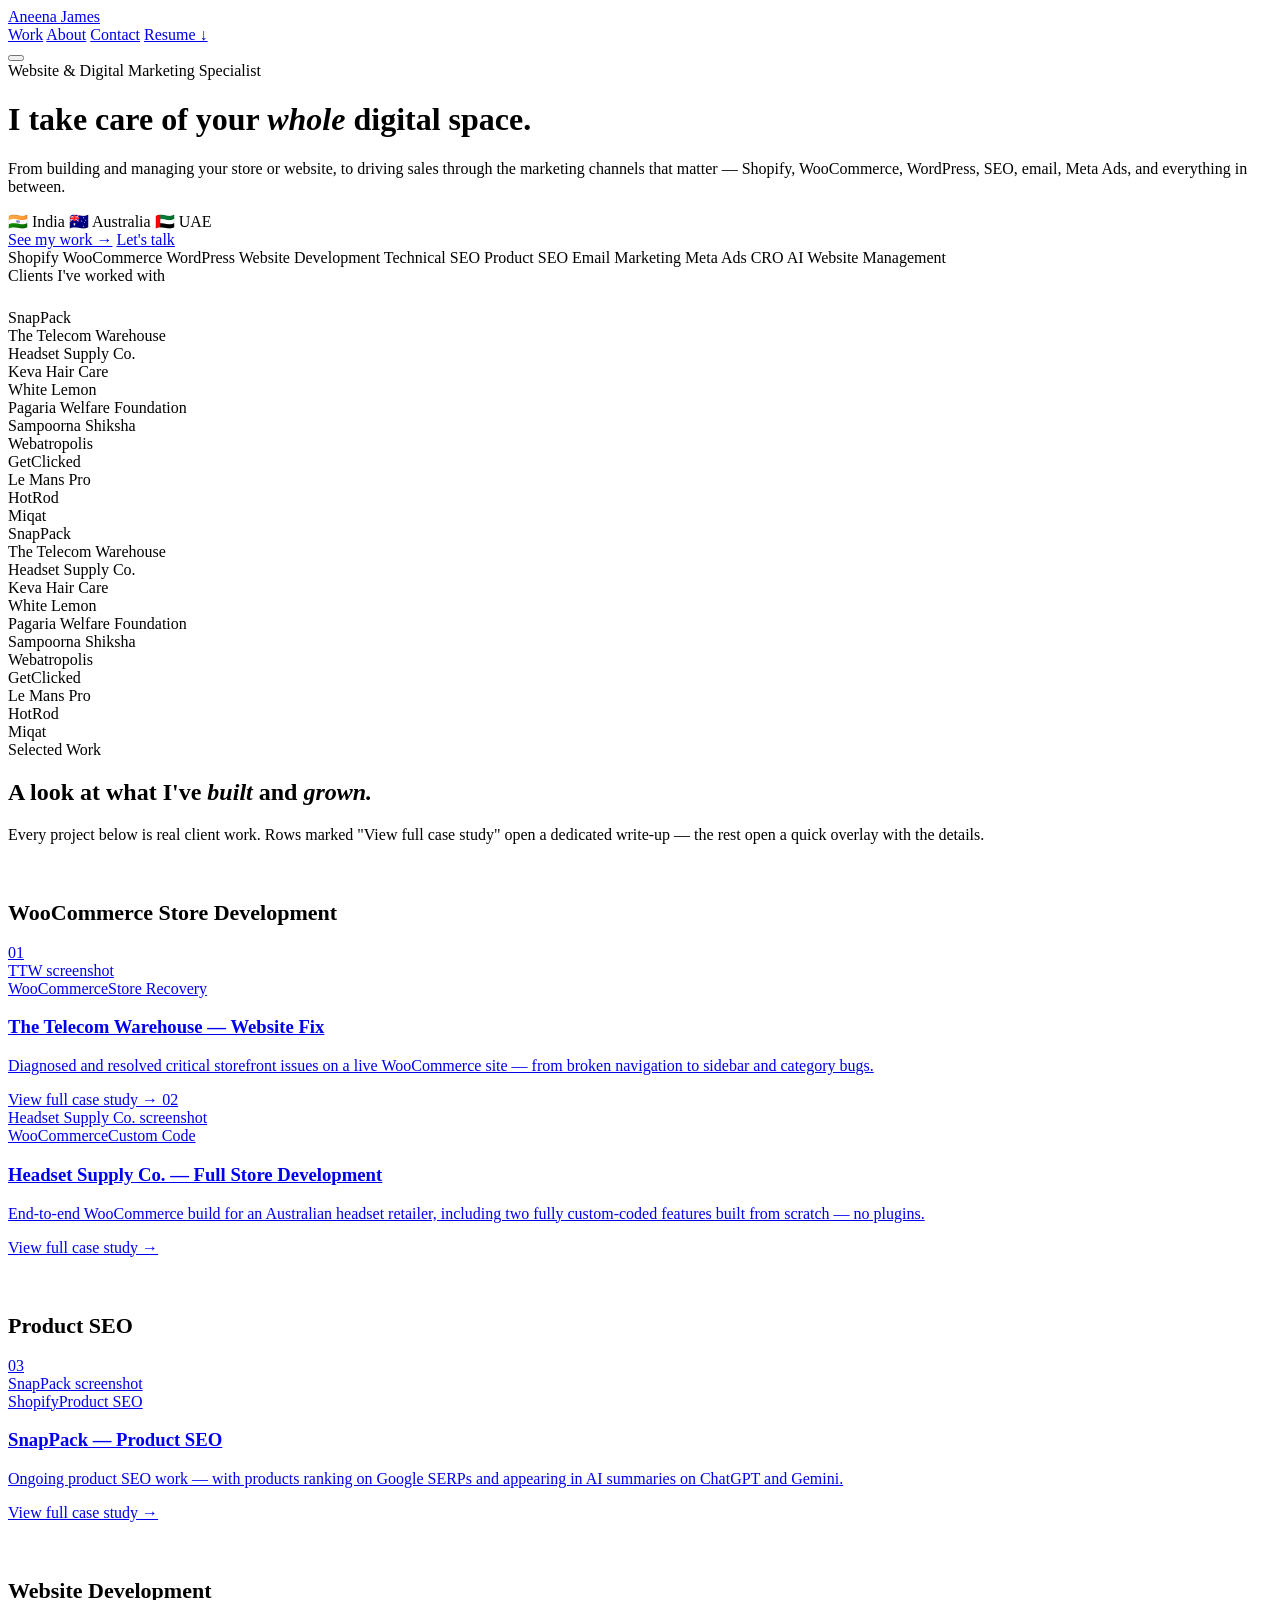
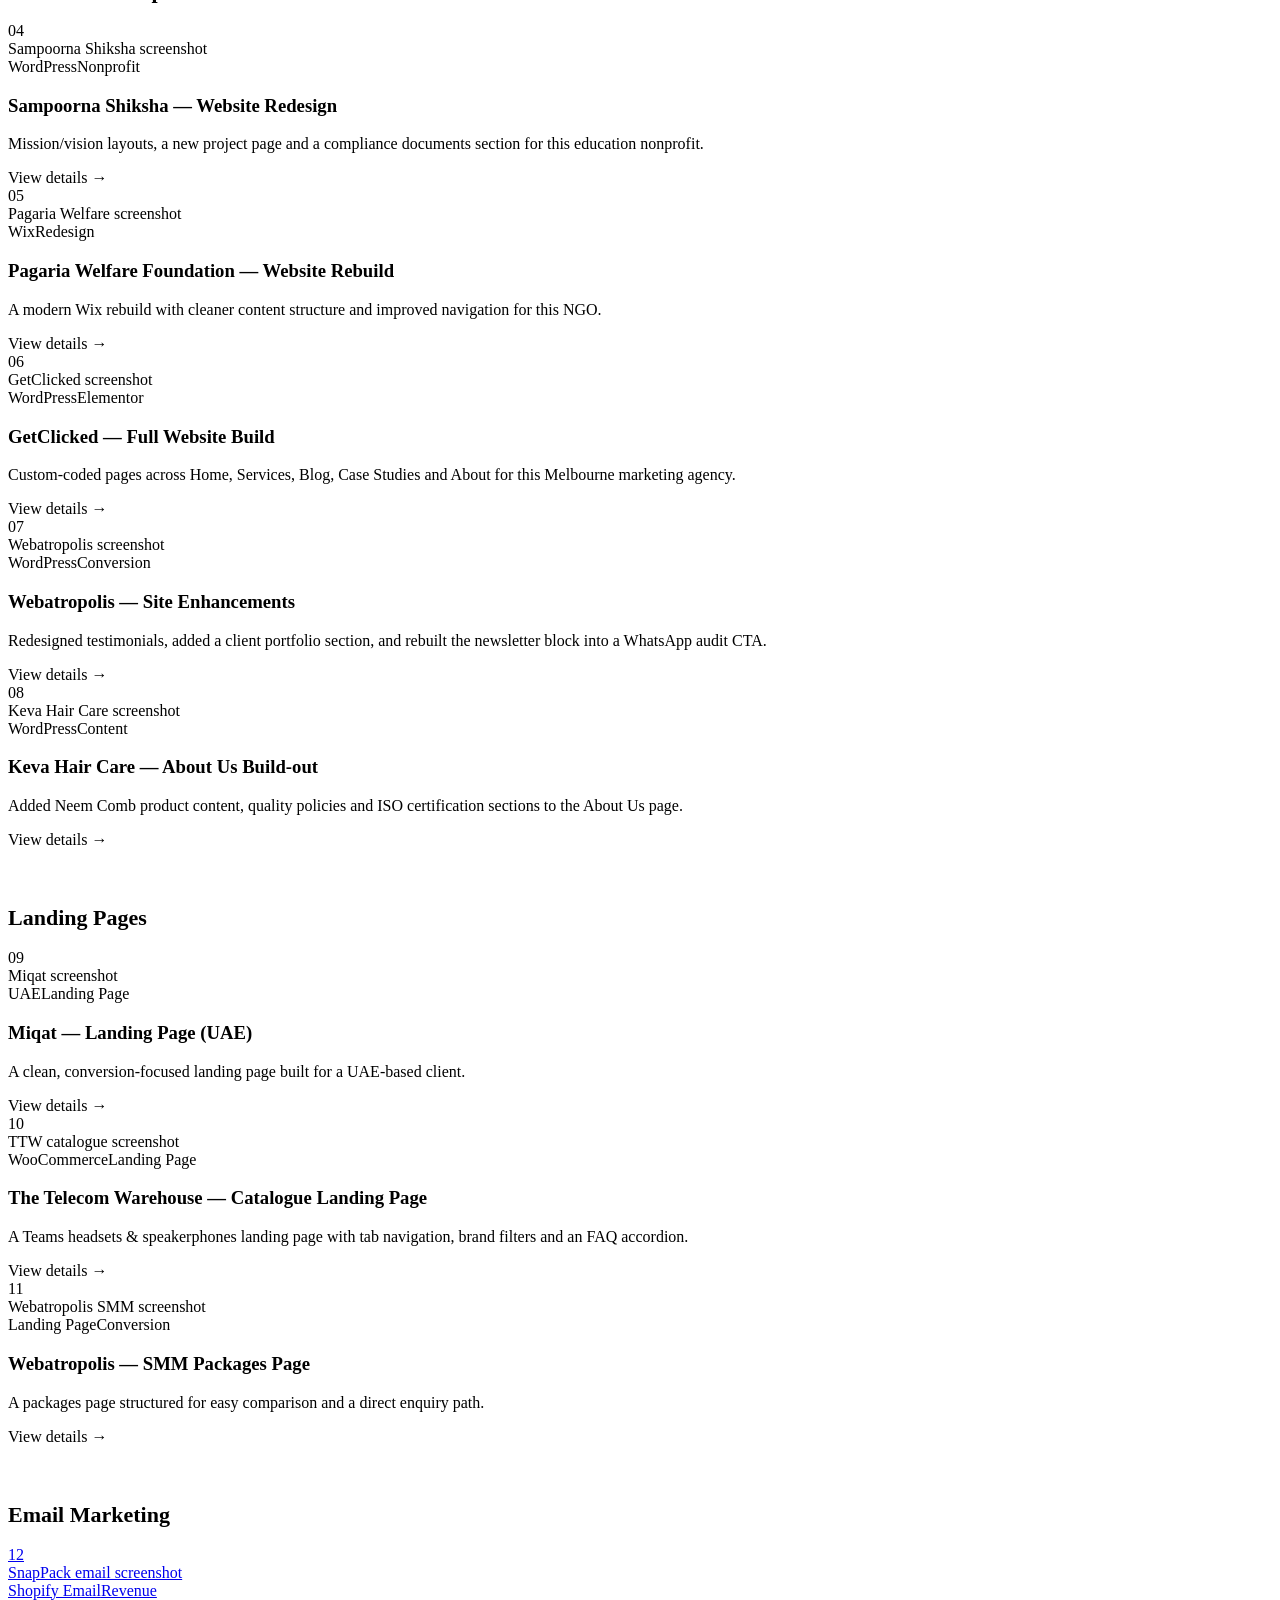
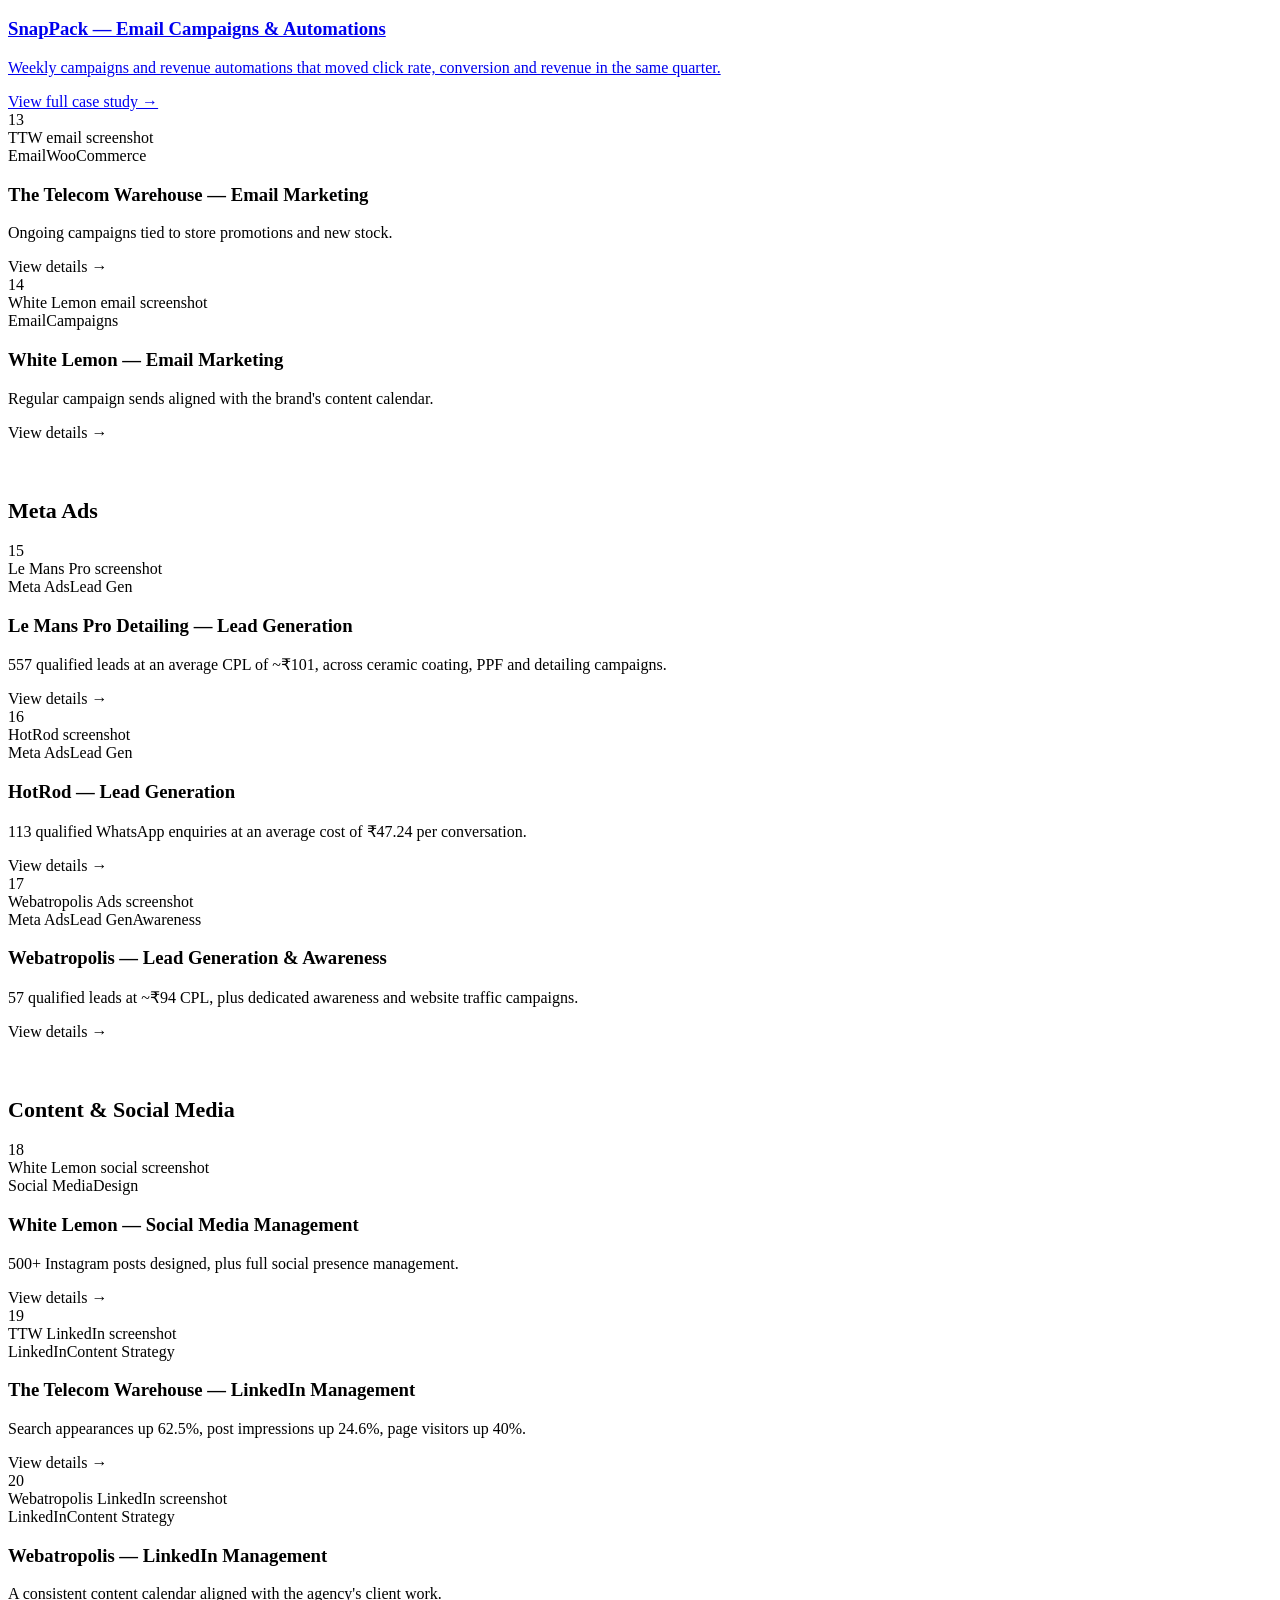
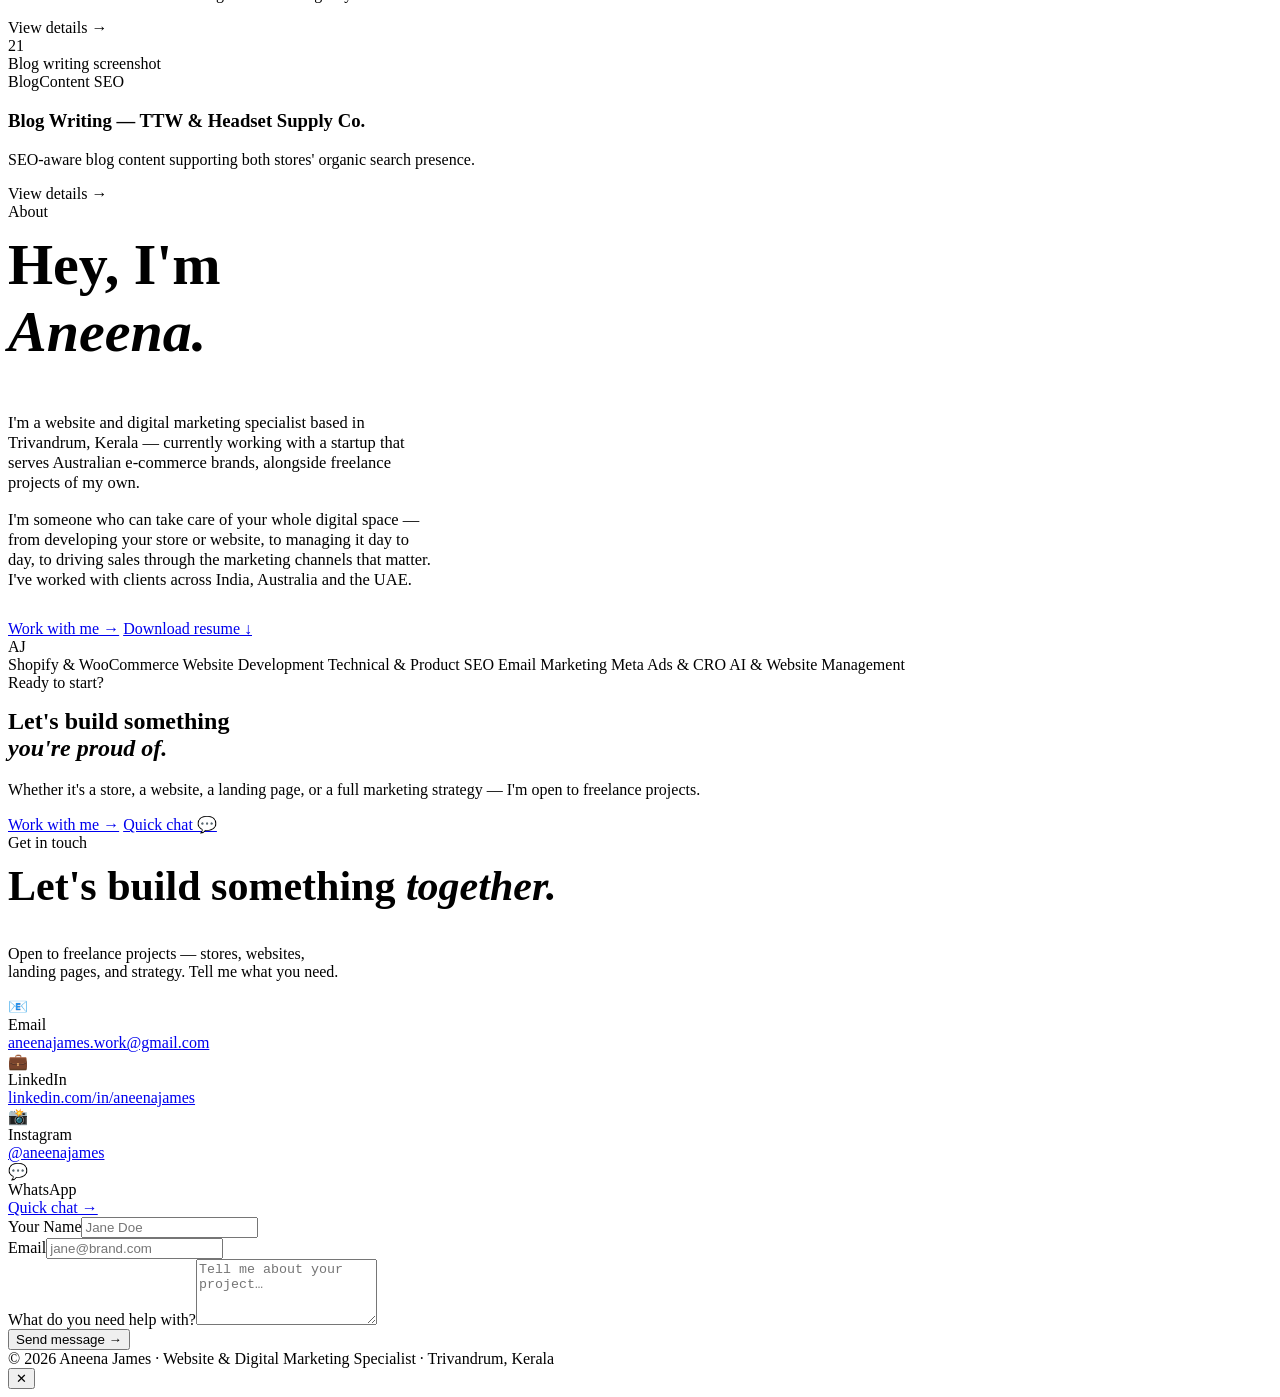
==== index.html @ 0cb1a5ff "New index.html" ====
<!DOCTYPE html>
<html lang="en">
<head>
<meta charset="UTF-8" />
<meta name="viewport" content="width=device-width, initial-scale=1.0" />
<title>Aneena James — Website & Digital Marketing Specialist</title>
<meta name="description" content="Aneena James helps brands scale — from building and managing your store or website to driving sales through the marketing channels that matter." />
<link rel="preconnect" href="https://fonts.googleapis.com">
<link rel="preconnect" href="https://fonts.gstatic.com" crossorigin>
<link href="https://fonts.googleapis.com/css2?family=Fraunces:ital,opsz,wght@0,9..144,400;0,9..144,500;0,9..144,600;1,9..144,500;1,9..144,600&family=Inter:wght@400;500;600;700&display=swap" rel="stylesheet">
<link rel="stylesheet" href="style.css">
<!--
  FOLDER STRUCTURE
  ├── index.html
  ├── style.css
  ├── main.js
  ├── projects/
  │   ├── ttw-store-fix.html
  │   ├── headsetsupplyco.html
  │   ├── snappack-seo.html
  │   └── snappack-email.html
  ├── assets/
  │   ├── resume.pdf
  │   ├── photo.jpg
  │   └── logos/  (client logos, project screenshots)

  Every .proj-media and .cs-media block is a placeholder tint —
  swap in a real screenshot by adding:
  <img src="assets/your-image.jpg" alt="...">
  inside that div.
-->
</head>
<body>

<!-- ===== NAV ===== -->
<nav class="nav">
  <div class="container nav-inner">
    <a href="#" class="nav-logo">Aneena <span>James</span></a>
    <div class="nav-links" id="navLinks">
      <a href="#work">Work</a>
      <a href="#about">About</a>
      <a href="#contact">Contact</a>
      <a href="assets/resume.pdf" download class="nav-cta">Resume ↓</a>
    </div>
    <button class="burger" id="burger" aria-label="Menu"><span></span><span></span><span></span></button>
  </div>
</nav>

<!-- ===== HERO ===== -->
<header class="hero">
  <div class="container">
    <div class="hero-top">
      <div>
        <div class="eyebrow red reveal">Website &amp; Digital Marketing Specialist</div>
        <h1 class="reveal">I take care of your <em>whole</em> digital space.</h1>
        <p class="hero-role reveal">From building and managing your store or website, to driving sales through the marketing channels that matter — Shopify, WooCommerce, WordPress, SEO, email, Meta Ads, and everything in between.</p>
        <div class="hero-locations reveal">
          <span class="pill red">🇮🇳 India</span>
          <span class="pill blue">🇦🇺 Australia</span>
          <span class="pill red">🇦🇪 UAE</span>
        </div>
        <div class="hero-cta reveal">
          <a href="#work" class="btn btn-dark">See my work →</a>
          <a href="#contact" class="btn btn-outline">Let's talk</a>
        </div>
      </div>
    </div>

    <div class="hero-skills reveal">
      <span class="skill-chip">Shopify</span>
      <span class="skill-chip">WooCommerce</span>
      <span class="skill-chip">WordPress</span>
      <span class="skill-chip">Website Development</span>
      <span class="skill-chip">Technical SEO</span>
      <span class="skill-chip">Product SEO</span>
      <span class="skill-chip">Email Marketing</span>
      <span class="skill-chip">Meta Ads</span>
      <span class="skill-chip">CRO</span>
      <span class="skill-chip">AI</span>
      <span class="skill-chip">Website Management</span>
    </div>
  </div>
</header>

<!-- ===== CLIENTS STRIP ===== -->
<section class="strip-section">
  <div class="container">
    <div class="eyebrow reveal">Clients I've worked with</div>
  </div>
  <div class="strip-track reveal" style="margin-top:24px">
    <div class="strip-inner">
      <div class="strip-card">SnapPack</div>
      <div class="strip-card">The Telecom Warehouse</div>
      <div class="strip-card">Headset Supply Co.</div>
      <div class="strip-card">Keva Hair Care</div>
      <div class="strip-card">White Lemon</div>
      <div class="strip-card">Pagaria Welfare Foundation</div>
      <div class="strip-card">Sampoorna Shiksha</div>
      <div class="strip-card">Webatropolis</div>
      <div class="strip-card">GetClicked</div>
      <div class="strip-card">Le Mans Pro</div>
      <div class="strip-card">HotRod</div>
      <div class="strip-card">Miqat</div>
      <!-- duplicate for loop -->
      <div class="strip-card">SnapPack</div>
      <div class="strip-card">The Telecom Warehouse</div>
      <div class="strip-card">Headset Supply Co.</div>
      <div class="strip-card">Keva Hair Care</div>
      <div class="strip-card">White Lemon</div>
      <div class="strip-card">Pagaria Welfare Foundation</div>
      <div class="strip-card">Sampoorna Shiksha</div>
      <div class="strip-card">Webatropolis</div>
      <div class="strip-card">GetClicked</div>
      <div class="strip-card">Le Mans Pro</div>
      <div class="strip-card">HotRod</div>
      <div class="strip-card">Miqat</div>
    </div>
  </div>
</section>

<!-- ===== WORK ===== -->
<section class="section" id="work">
  <div class="container">
    <div class="section-head reveal">
      <div class="eyebrow red">Selected Work</div>
      <h2>A look at what I've <em>built</em> and <em>grown.</em></h2>
      <p>Every project below is real client work. Rows marked "View full case study" open a dedicated write-up — the rest open a quick overlay with the details.</p>
    </div>

    <!-- ---- WooCommerce Store Development ---- -->
    <h3 class="reveal" style="font-size:22px;margin:56px 0 18px">WooCommerce Store Development</h3>
    <div class="proj-list">
      <a href="projects/ttw-store-fix.html" class="proj-row blue reveal">
        <span class="proj-index">01</span>
        <div class="proj-media">TTW screenshot</div>
        <div class="proj-body">
          <div class="proj-tags"><span class="tag">WooCommerce</span><span class="tag">Store Recovery</span></div>
          <h3>The Telecom Warehouse — Website Fix</h3>
          <p class="proj-desc">Diagnosed and resolved critical storefront issues on a live WooCommerce site — from broken navigation to sidebar and category bugs.</p>
        </div>
        <span class="proj-cta">View full case study →</span>
      </a>
      <a href="projects/headsetsupplyco.html" class="proj-row blue reveal">
        <span class="proj-index">02</span>
        <div class="proj-media">Headset Supply Co. screenshot</div>
        <div class="proj-body">
          <div class="proj-tags"><span class="tag">WooCommerce</span><span class="tag">Custom Code</span></div>
          <h3>Headset Supply Co. — Full Store Development</h3>
          <p class="proj-desc">End-to-end WooCommerce build for an Australian headset retailer, including two fully custom-coded features built from scratch — no plugins.</p>
        </div>
        <span class="proj-cta">View full case study →</span>
      </a>
    </div>

    <!-- ---- Product SEO ---- -->
    <h3 class="reveal" style="font-size:22px;margin:56px 0 18px">Product SEO</h3>
    <div class="proj-list">
      <a href="projects/snappack-seo.html" class="proj-row red reveal">
        <span class="proj-index">03</span>
        <div class="proj-media">SnapPack screenshot</div>
        <div class="proj-body">
          <div class="proj-tags"><span class="tag">Shopify</span><span class="tag">Product SEO</span></div>
          <h3>SnapPack — Product SEO</h3>
          <p class="proj-desc">Ongoing product SEO work — with products ranking on Google SERPs and appearing in AI summaries on ChatGPT and Gemini.</p>
        </div>
        <span class="proj-cta">View full case study →</span>
      </a>
    </div>

    <!-- ---- Website Development ---- -->
    <h3 class="reveal" style="font-size:22px;margin:56px 0 18px">Website Development</h3>
    <div class="proj-list">
      <div class="proj-row blue reveal" data-project="sampoorna-shiksha">
        <span class="proj-index">04</span>
        <div class="proj-media">Sampoorna Shiksha screenshot</div>
        <div class="proj-body">
          <div class="proj-tags"><span class="tag">WordPress</span><span class="tag">Nonprofit</span></div>
          <h3>Sampoorna Shiksha — Website Redesign</h3>
          <p class="proj-desc">Mission/vision layouts, a new project page and a compliance documents section for this education nonprofit.</p>
        </div>
        <span class="proj-cta">View details →</span>
      </div>
      <div class="proj-row blue reveal" data-project="pagaria-welfare">
        <span class="proj-index">05</span>
        <div class="proj-media">Pagaria Welfare screenshot</div>
        <div class="proj-body">
          <div class="proj-tags"><span class="tag">Wix</span><span class="tag">Redesign</span></div>
          <h3>Pagaria Welfare Foundation — Website Rebuild</h3>
          <p class="proj-desc">A modern Wix rebuild with cleaner content structure and improved navigation for this NGO.</p>
        </div>
        <span class="proj-cta">View details →</span>
      </div>
      <div class="proj-row blue reveal" data-project="getclicked">
        <span class="proj-index">06</span>
        <div class="proj-media">GetClicked screenshot</div>
        <div class="proj-body">
          <div class="proj-tags"><span class="tag">WordPress</span><span class="tag">Elementor</span></div>
          <h3>GetClicked — Full Website Build</h3>
          <p class="proj-desc">Custom-coded pages across Home, Services, Blog, Case Studies and About for this Melbourne marketing agency.</p>
        </div>
        <span class="proj-cta">View details →</span>
      </div>
      <div class="proj-row blue reveal" data-project="webatropolis-website">
        <span class="proj-index">07</span>
        <div class="proj-media">Webatropolis screenshot</div>
        <div class="proj-body">
          <div class="proj-tags"><span class="tag">WordPress</span><span class="tag">Conversion</span></div>
          <h3>Webatropolis — Site Enhancements</h3>
          <p class="proj-desc">Redesigned testimonials, added a client portfolio section, and rebuilt the newsletter block into a WhatsApp audit CTA.</p>
        </div>
        <span class="proj-cta">View details →</span>
      </div>
      <div class="proj-row blue reveal" data-project="keva-haircare">
        <span class="proj-index">08</span>
        <div class="proj-media">Keva Hair Care screenshot</div>
        <div class="proj-body">
          <div class="proj-tags"><span class="tag">WordPress</span><span class="tag">Content</span></div>
          <h3>Keva Hair Care — About Us Build-out</h3>
          <p class="proj-desc">Added Neem Comb product content, quality policies and ISO certification sections to the About Us page.</p>
        </div>
        <span class="proj-cta">View details →</span>
      </div>
    </div>

    <!-- ---- Landing Pages ---- -->
    <h3 class="reveal" style="font-size:22px;margin:56px 0 18px">Landing Pages</h3>
    <div class="proj-list">
      <div class="proj-row red reveal" data-project="miqat-uae">
        <span class="proj-index">09</span>
        <div class="proj-media">Miqat screenshot</div>
        <div class="proj-body">
          <div class="proj-tags"><span class="tag">UAE</span><span class="tag">Landing Page</span></div>
          <h3>Miqat — Landing Page (UAE)</h3>
          <p class="proj-desc">A clean, conversion-focused landing page built for a UAE-based client.</p>
        </div>
        <span class="proj-cta">View details →</span>
      </div>
      <div class="proj-row red reveal" data-project="ttw-catalogue">
        <span class="proj-index">10</span>
        <div class="proj-media">TTW catalogue screenshot</div>
        <div class="proj-body">
          <div class="proj-tags"><span class="tag">WooCommerce</span><span class="tag">Landing Page</span></div>
          <h3>The Telecom Warehouse — Catalogue Landing Page</h3>
          <p class="proj-desc">A Teams headsets &amp; speakerphones landing page with tab navigation, brand filters and an FAQ accordion.</p>
        </div>
        <span class="proj-cta">View details →</span>
      </div>
      <div class="proj-row red reveal" data-project="webatropolis-smm-packages">
        <span class="proj-index">11</span>
        <div class="proj-media">Webatropolis SMM screenshot</div>
        <div class="proj-body">
          <div class="proj-tags"><span class="tag">Landing Page</span><span class="tag">Conversion</span></div>
          <h3>Webatropolis — SMM Packages Page</h3>
          <p class="proj-desc">A packages page structured for easy comparison and a direct enquiry path.</p>
        </div>
        <span class="proj-cta">View details →</span>
      </div>
    </div>

    <!-- ---- Email Marketing ---- -->
    <h3 class="reveal" style="font-size:22px;margin:56px 0 18px">Email Marketing</h3>
    <div class="proj-list">
      <a href="projects/snappack-email.html" class="proj-row blue reveal">
        <span class="proj-index">12</span>
        <div class="proj-media">SnapPack email screenshot</div>
        <div class="proj-body">
          <div class="proj-tags"><span class="tag">Shopify Email</span><span class="tag">Revenue</span></div>
          <h3>SnapPack — Email Campaigns &amp; Automations</h3>
          <p class="proj-desc">Weekly campaigns and revenue automations that moved click rate, conversion and revenue in the same quarter.</p>
        </div>
        <span class="proj-cta">View full case study →</span>
      </a>
      <div class="proj-row blue reveal" data-project="ttw-email">
        <span class="proj-index">13</span>
        <div class="proj-media">TTW email screenshot</div>
        <div class="proj-body">
          <div class="proj-tags"><span class="tag">Email</span><span class="tag">WooCommerce</span></div>
          <h3>The Telecom Warehouse — Email Marketing</h3>
          <p class="proj-desc">Ongoing campaigns tied to store promotions and new stock.</p>
        </div>
        <span class="proj-cta">View details →</span>
      </div>
      <div class="proj-row blue reveal" data-project="whitelemon-email">
        <span class="proj-index">14</span>
        <div class="proj-media">White Lemon email screenshot</div>
        <div class="proj-body">
          <div class="proj-tags"><span class="tag">Email</span><span class="tag">Campaigns</span></div>
          <h3>White Lemon — Email Marketing</h3>
          <p class="proj-desc">Regular campaign sends aligned with the brand's content calendar.</p>
        </div>
        <span class="proj-cta">View details →</span>
      </div>
    </div>

    <!-- ---- Meta Ads ---- -->
    <h3 class="reveal" style="font-size:22px;margin:56px 0 18px">Meta Ads</h3>
    <div class="proj-list">
      <div class="proj-row red reveal" data-project="lemans-pro">
        <span class="proj-index">15</span>
        <div class="proj-media">Le Mans Pro screenshot</div>
        <div class="proj-body">
          <div class="proj-tags"><span class="tag">Meta Ads</span><span class="tag">Lead Gen</span></div>
          <h3>Le Mans Pro Detailing — Lead Generation</h3>
          <p class="proj-desc">557 qualified leads at an average CPL of ~₹101, across ceramic coating, PPF and detailing campaigns.</p>
        </div>
        <span class="proj-cta">View details →</span>
      </div>
      <div class="proj-row red reveal" data-project="hotrod">
        <span class="proj-index">16</span>
        <div class="proj-media">HotRod screenshot</div>
        <div class="proj-body">
          <div class="proj-tags"><span class="tag">Meta Ads</span><span class="tag">Lead Gen</span></div>
          <h3>HotRod — Lead Generation</h3>
          <p class="proj-desc">113 qualified WhatsApp enquiries at an average cost of ₹47.24 per conversation.</p>
        </div>
        <span class="proj-cta">View details →</span>
      </div>
      <div class="proj-row red reveal" data-project="webatropolis-leadgen">
        <span class="proj-index">17</span>
        <div class="proj-media">Webatropolis Ads screenshot</div>
        <div class="proj-body">
          <div class="proj-tags"><span class="tag">Meta Ads</span><span class="tag">Lead Gen</span><span class="tag">Awareness</span></div>
          <h3>Webatropolis — Lead Generation &amp; Awareness</h3>
          <p class="proj-desc">57 qualified leads at ~₹94 CPL, plus dedicated awareness and website traffic campaigns.</p>
        </div>
        <span class="proj-cta">View details →</span>
      </div>
    </div>

    <!-- ---- Content & Social Media ---- -->
    <h3 class="reveal" style="font-size:22px;margin:56px 0 18px">Content &amp; Social Media</h3>
    <div class="proj-list">
      <div class="proj-row blue reveal" data-project="whitelemon-social">
        <span class="proj-index">18</span>
        <div class="proj-media">White Lemon social screenshot</div>
        <div class="proj-body">
          <div class="proj-tags"><span class="tag">Social Media</span><span class="tag">Design</span></div>
          <h3>White Lemon — Social Media Management</h3>
          <p class="proj-desc">500+ Instagram posts designed, plus full social presence management.</p>
        </div>
        <span class="proj-cta">View details →</span>
      </div>
      <div class="proj-row blue reveal" data-project="ttw-linkedin">
        <span class="proj-index">19</span>
        <div class="proj-media">TTW LinkedIn screenshot</div>
        <div class="proj-body">
          <div class="proj-tags"><span class="tag">LinkedIn</span><span class="tag">Content Strategy</span></div>
          <h3>The Telecom Warehouse — LinkedIn Management</h3>
          <p class="proj-desc">Search appearances up 62.5%, post impressions up 24.6%, page visitors up 40%.</p>
        </div>
        <span class="proj-cta">View details →</span>
      </div>
      <div class="proj-row blue reveal" data-project="webatropolis-linkedin">
        <span class="proj-index">20</span>
        <div class="proj-media">Webatropolis LinkedIn screenshot</div>
        <div class="proj-body">
          <div class="proj-tags"><span class="tag">LinkedIn</span><span class="tag">Content Strategy</span></div>
          <h3>Webatropolis — LinkedIn Management</h3>
          <p class="proj-desc">A consistent content calendar aligned with the agency's client work.</p>
        </div>
        <span class="proj-cta">View details →</span>
      </div>
      <div class="proj-row blue reveal" data-project="blog-writing">
        <span class="proj-index">21</span>
        <div class="proj-media">Blog writing screenshot</div>
        <div class="proj-body">
          <div class="proj-tags"><span class="tag">Blog</span><span class="tag">Content SEO</span></div>
          <h3>Blog Writing — TTW &amp; Headset Supply Co.</h3>
          <p class="proj-desc">SEO-aware blog content supporting both stores' organic search presence.</p>
        </div>
        <span class="proj-cta">View details →</span>
      </div>
    </div>
  </div>
</section>

<!-- ===== ABOUT ===== -->
<section class="section" id="about" style="background:var(--paper);border-top:1px solid var(--line);border-bottom:1px solid var(--line)">
  <div class="container about-grid">
    <div class="reveal">
      <div class="eyebrow red">About</div>
      <h2 style="margin-top:10px;font-size:clamp(34px,5vw,58px)">Hey, I'm<br><em>Aneena.</em></h2>
      <p style="color:var(--ink-soft);margin-top:20px;font-size:16.5px;max-width:52ch">
        I'm a website and digital marketing specialist based in Trivandrum, Kerala — currently working with a startup that serves Australian e-commerce brands, alongside freelance projects of my own.
      </p>
      <p style="color:var(--ink-soft);margin-top:14px;font-size:16.5px;max-width:52ch">
        I'm someone who can take care of your whole digital space — from developing your store or website, to managing it day to day, to driving sales through the marketing channels that matter. I've worked with clients across India, Australia and the UAE.
      </p>
      <div class="hero-cta" style="margin-top:30px">
        <a href="#contact" class="btn btn-dark">Work with me →</a>
        <a href="assets/resume.pdf" download class="btn btn-outline">Download resume ↓</a>
      </div>
    </div>

    <div class="photo-wrap reveal">
      <!-- Replace with: <img src="assets/photo.jpg" alt="Aneena James"> -->
      <div class="photo-circle">AJ</div>
      <span class="float-tag ft1">Shopify &amp; WooCommerce</span>
      <span class="float-tag ft2">Website Development</span>
      <span class="float-tag ft3">Technical &amp; Product SEO</span>
      <span class="float-tag ft4">Email Marketing</span>
      <span class="float-tag ft5">Meta Ads &amp; CRO</span>
      <span class="float-tag ft6">AI &amp; Website Management</span>
    </div>
  </div>
</section>

<!-- ===== CTA ===== -->
<section class="section">
  <div class="container">
    <div class="cta-card reveal">
      <div class="eyebrow red">Ready to start?</div>
      <h2 style="margin-top:16px">Let's build something<br><em>you're proud of.</em></h2>
      <p>Whether it's a store, a website, a landing page, or a full marketing strategy — I'm open to freelance projects.</p>
      <div class="hero-cta">
        <a href="#contact" class="btn btn-dark">Work with me →</a>
        <a href="https://wa.me/YOURNUMBER?text=Hi%20Aneena!%20I%20came%20across%20your%20portfolio%20and%20would%20love%20to%20chat." target="_blank" rel="noopener" class="btn btn-outline">Quick chat 💬</a>
      </div>
    </div>
  </div>
</section>

<!-- ===== CONTACT ===== -->
<section class="section" id="contact">
  <div class="container contact-grid">
    <div class="reveal">
      <div class="eyebrow blue">Get in touch</div>
      <h2 style="margin-top:10px;font-size:clamp(28px,4vw,42px)">Let's build something <em>together.</em></h2>
      <p style="color:var(--ink-soft);margin-top:16px;font-size:16px;max-width:42ch">Open to freelance projects — stores, websites, landing pages, and strategy. Tell me what you need.</p>

      <div class="contact-row">
        <div class="icon-box">📧</div>
        <div><div class="lbl">Email</div><a class="val" href="mailto:aneenajames.work@gmail.com">aneenajames.work@gmail.com</a></div>
      </div>
      <div class="contact-row">
        <div class="icon-box">💼</div>
        <div><div class="lbl">LinkedIn</div><a class="val" href="https://linkedin.com/in/aneenajames" target="_blank" rel="noopener">linkedin.com/in/aneenajames</a></div>
      </div>
      <div class="contact-row">
        <div class="icon-box">📸</div>
        <div><div class="lbl">Instagram</div><a class="val" href="https://instagram.com/aneenajames" target="_blank" rel="noopener">@aneenajames</a></div>
      </div>
      <div class="contact-row">
        <div class="icon-box">💬</div>
        <div><div class="lbl">WhatsApp</div><a class="val" href="https://wa.me/YOURNUMBER" target="_blank" rel="noopener">Quick chat →</a></div>
      </div>
    </div>

    <form class="form-box reveal" action="#" method="POST">
      <div><label for="fName">Your Name</label><input id="fName" name="name" type="text" required placeholder="Jane Doe" /></div>
      <div><label for="fEmail">Email</label><input id="fEmail" name="email" type="email" required placeholder="jane@brand.com" /></div>
      <div><label for="fMsg">What do you need help with?</label><textarea id="fMsg" name="message" rows="4" required placeholder="Tell me about your project…"></textarea></div>
      <button type="submit" class="btn btn-dark">Send message →</button>
    </form>
  </div>
</section>

<footer class="footer">
  <div class="container">© 2026 Aneena James · Website &amp; Digital Marketing Specialist · Trivandrum, Kerala</div>
</footer>

<!-- ===== MODAL ===== -->
<div class="modal-overlay" id="modalOverlay">
  <div class="modal">
    <div class="modal-media"></div>
    <button class="modal-close" id="modalClose" aria-label="Close">✕</button>
    <div class="modal-body" id="modalBody"></div>
  </div>
</div>

<script src="main.js"></script>
</body>
</html>
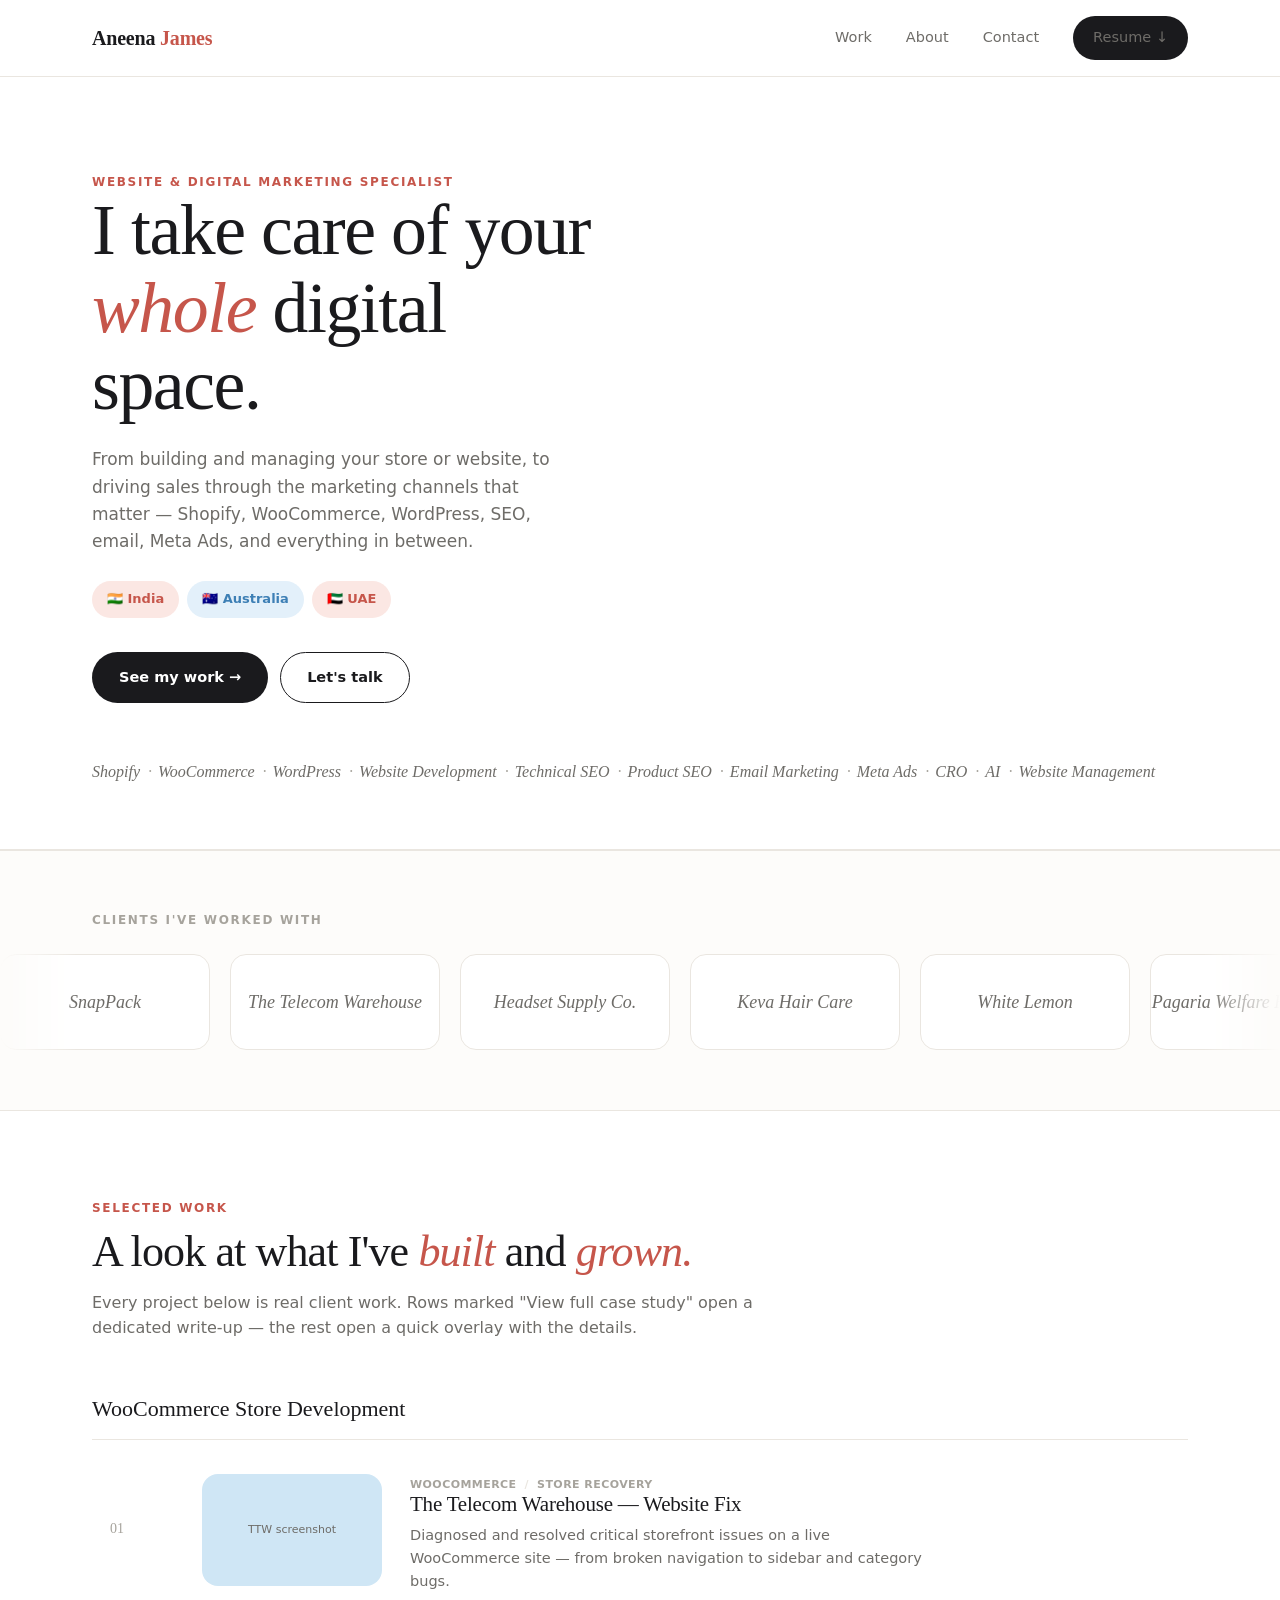
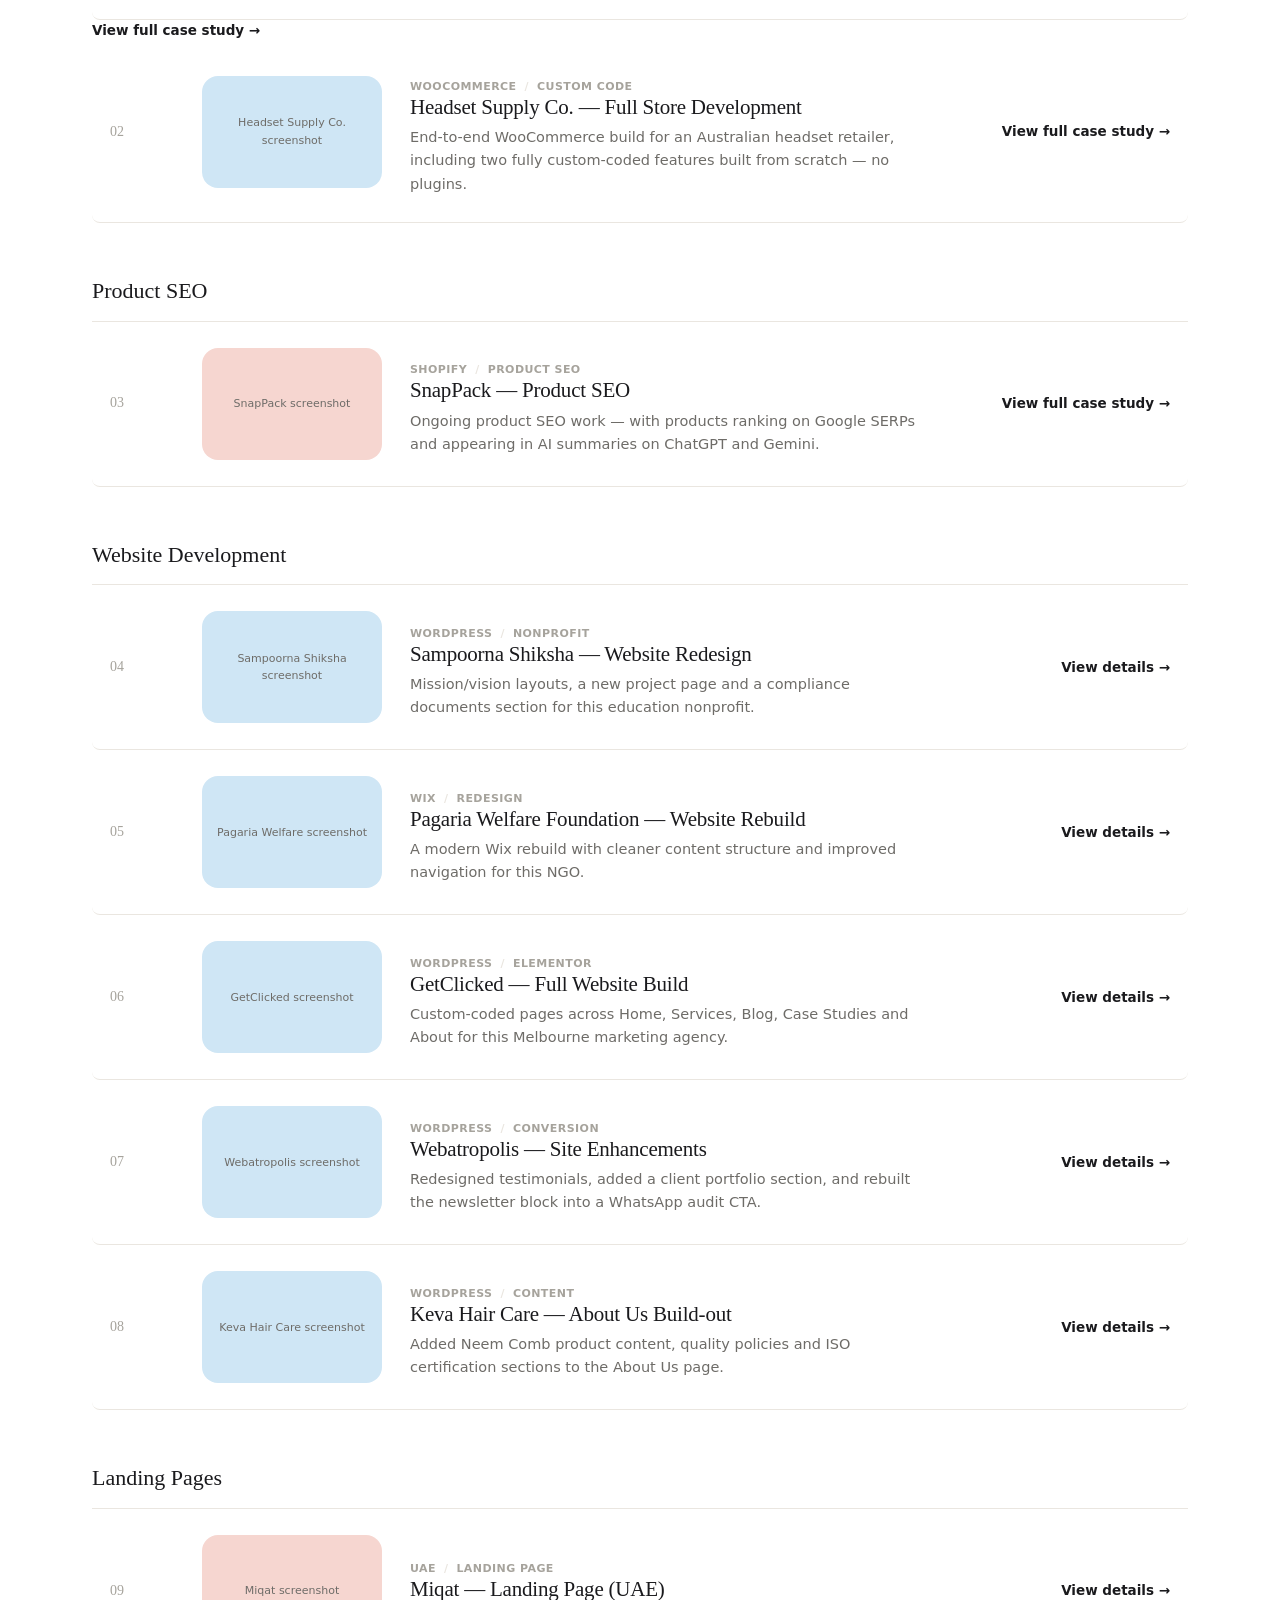
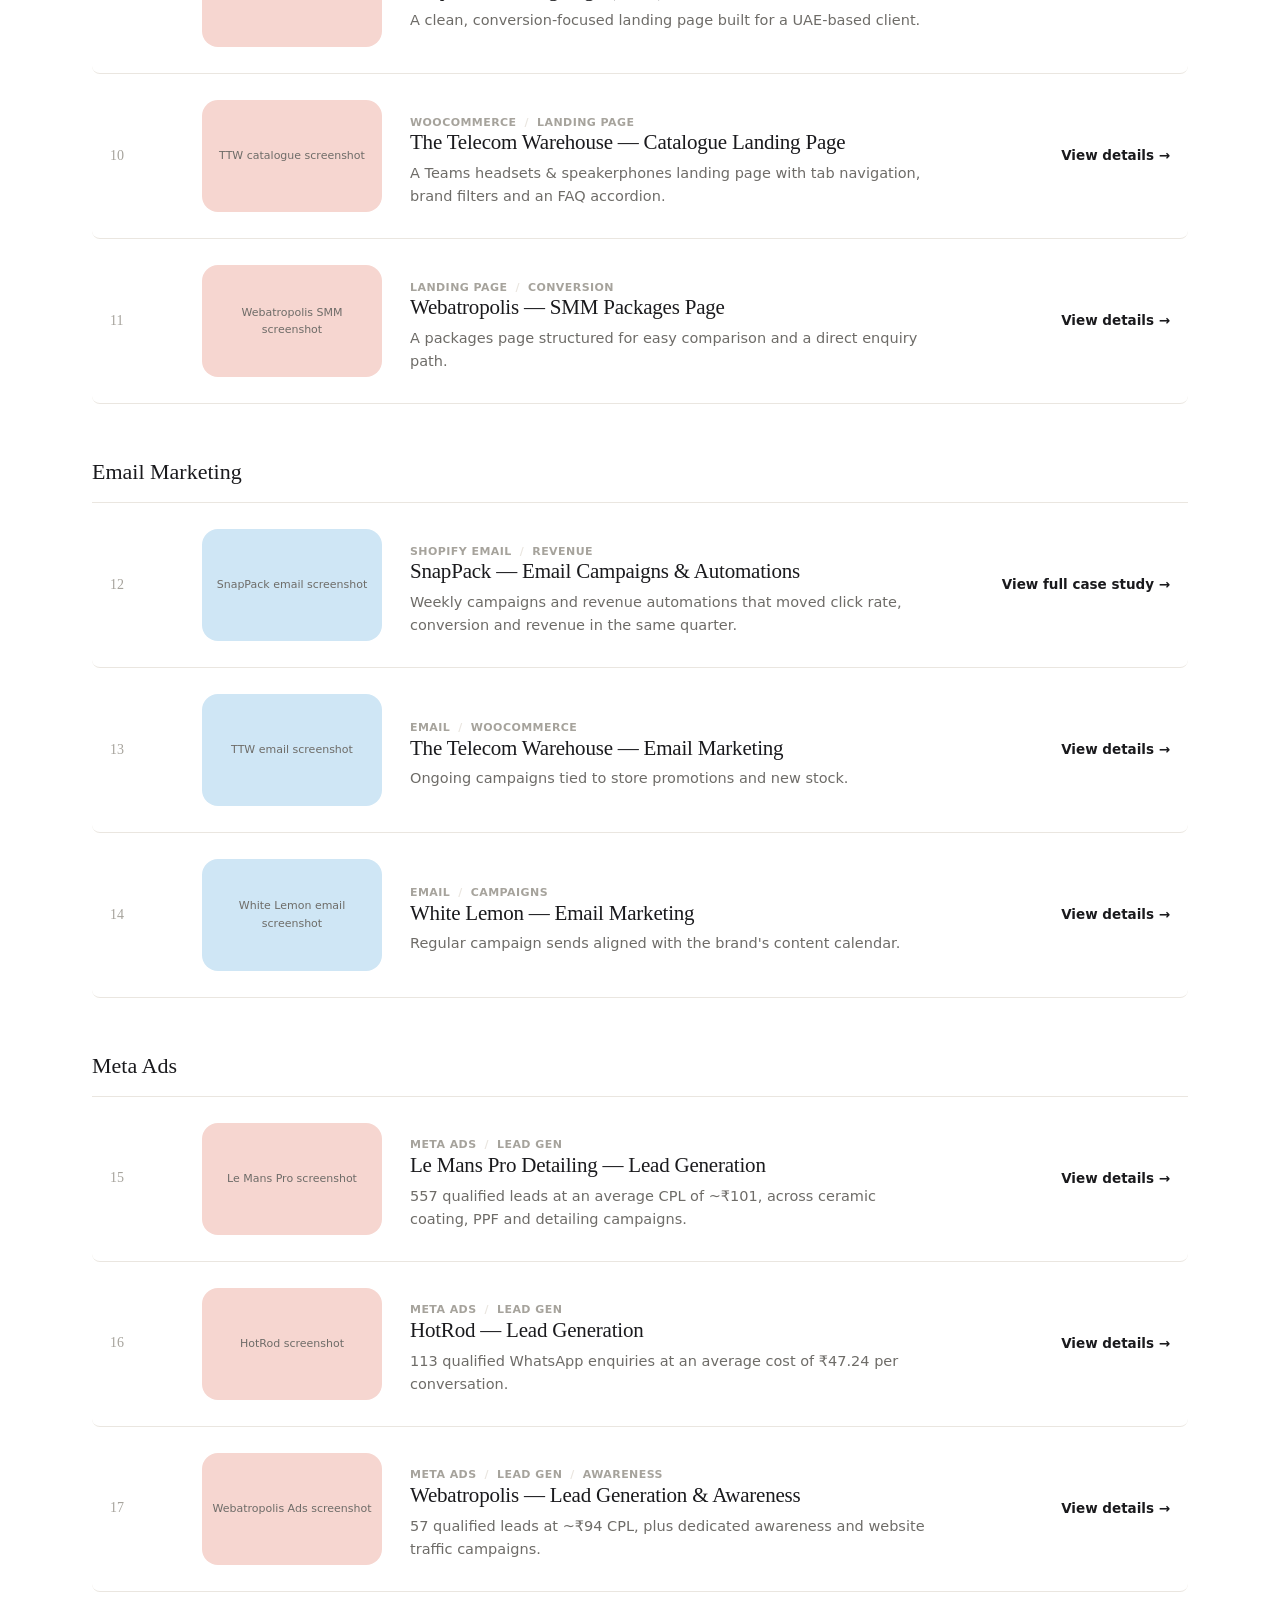
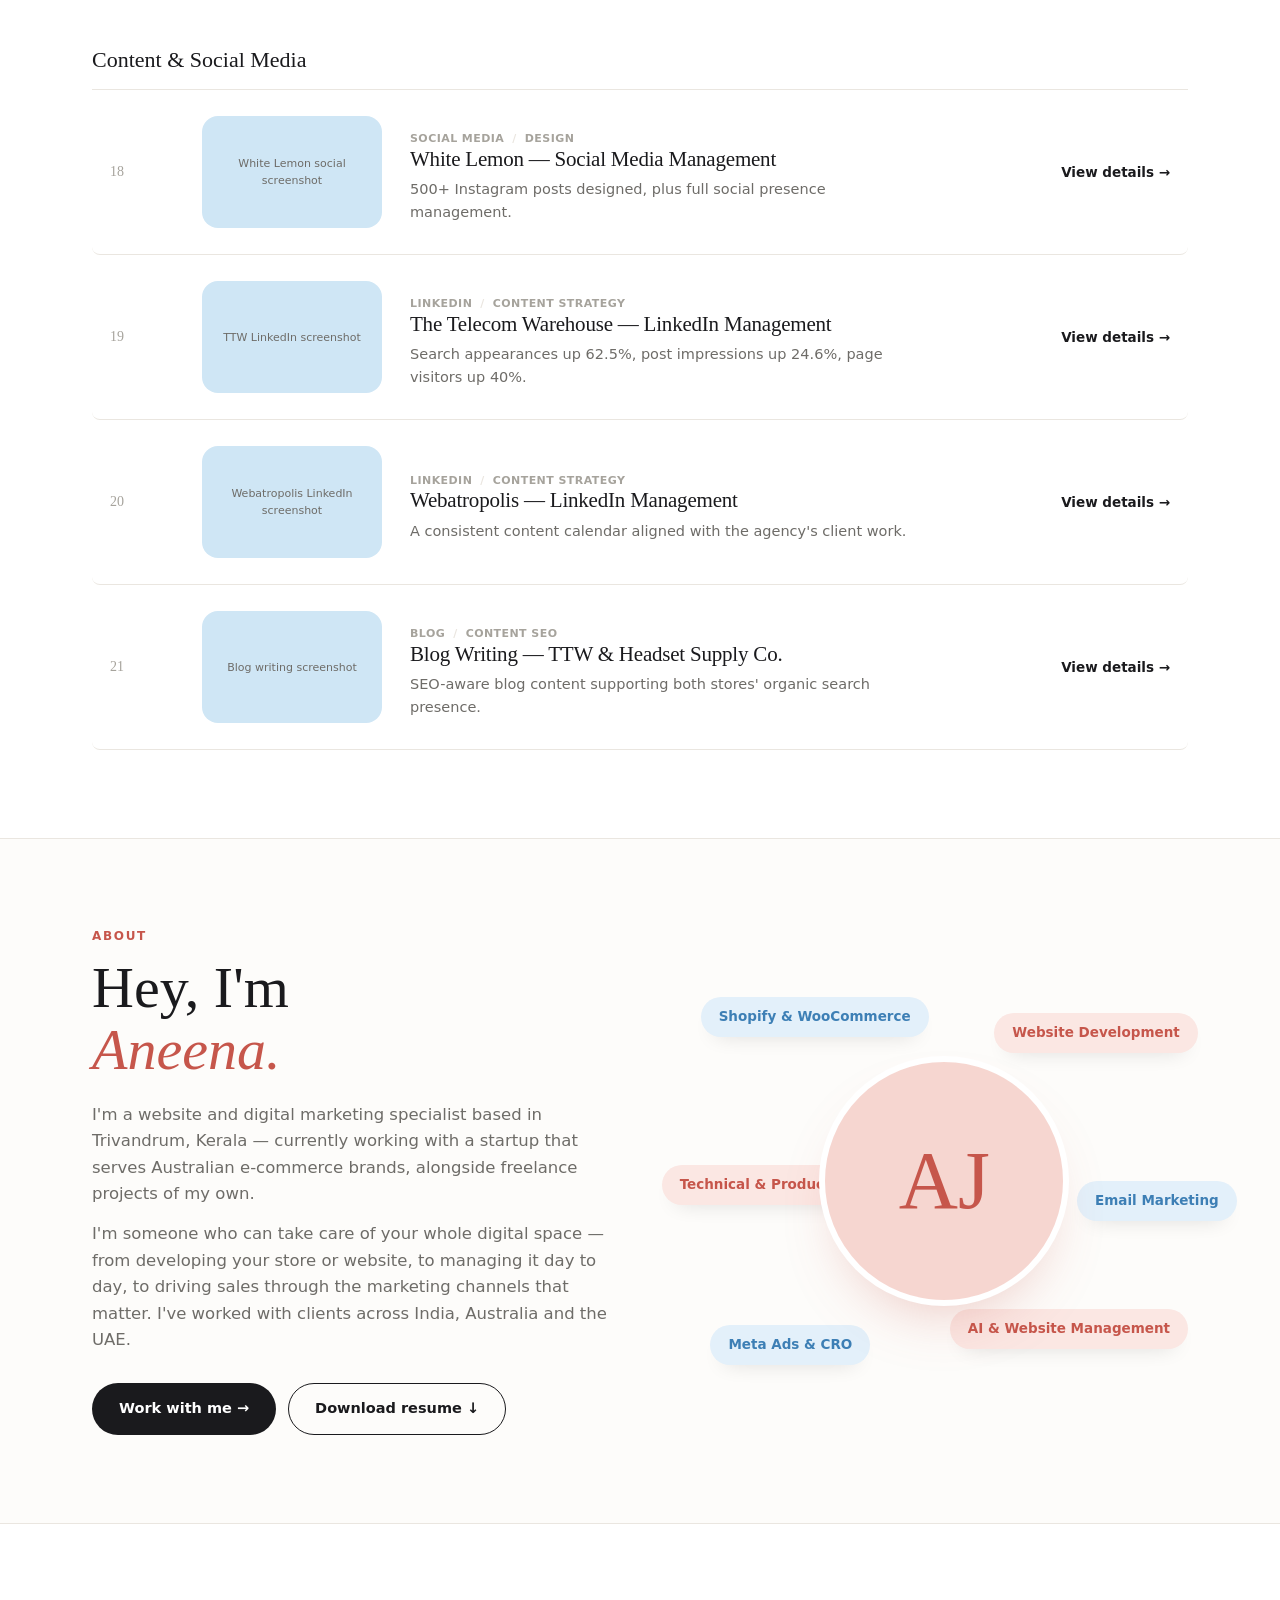
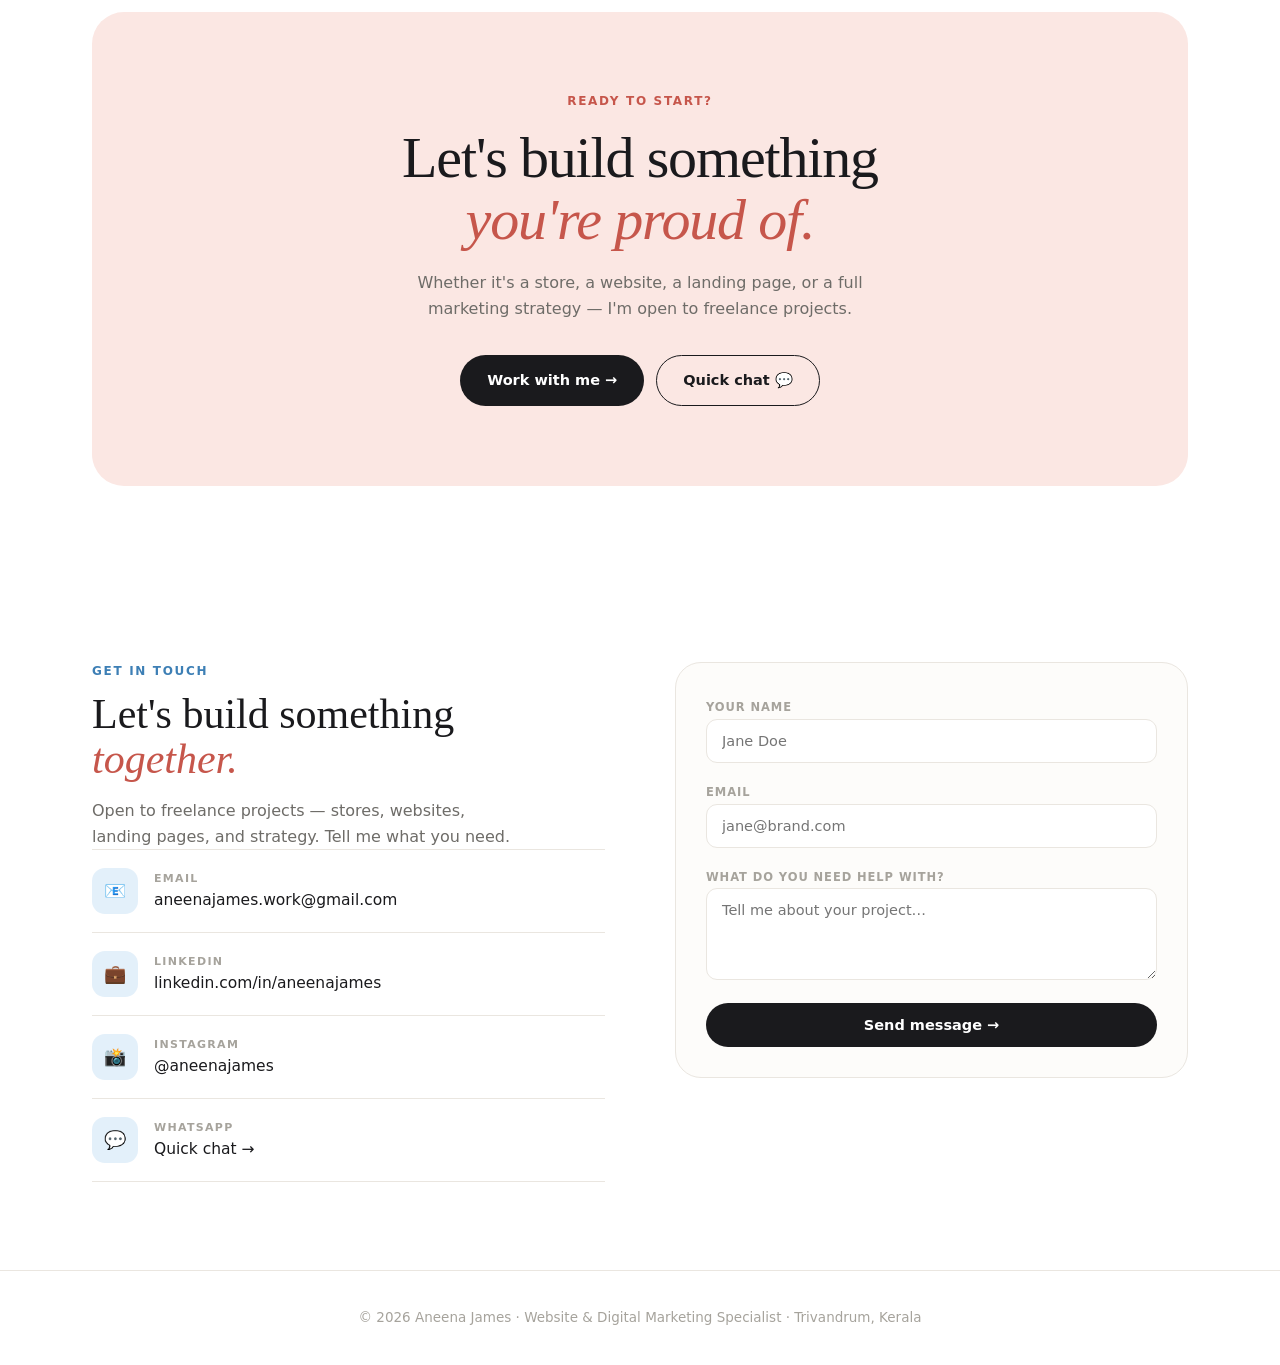
==== commit da1b3542: "Update index.html" ====
--- a/index.html
+++ b/index.html
@@ -139,6 +139,7 @@
           <h3>The Telecom Warehouse — Website Fix</h3>
           <p class="proj-desc">Diagnosed and resolved critical storefront issues on a live WooCommerce site — from broken navigation to sidebar and category bugs.</p>
         </div>
+        <a href="https://aneena-james.github.io/projects/telecom-warehouse-recovery/">
         <span class="proj-cta">View full case study →</span>
       </a>
       <a href="projects/headsetsupplyco.html" class="proj-row blue reveal">
--- a/style.css
+++ b/style.css
@@ -0,0 +1,322 @@
+/* ============================================================
+   AJ — Website & Digital Marketing Specialist
+   Design tokens
+   ============================================================ */
+:root{
+  --white:      #FFFFFF;
+  --paper:      #FDFCFA;
+  --ink:        #1A1A1D;
+  --ink-soft:   #6E6C68;
+  --ink-faint:  #A6A39C;
+  --line:       #EAE6E0;
+
+  --red:        #E8827A;
+  --red-deep:   #C6564B;
+  --red-tint:   #FBE7E3;
+  --red-tint-2: #F6D6D0;
+
+  --blue:       #7DB2DD;
+  --blue-deep:  #3D7FB5;
+  --blue-tint:  #E3F0FA;
+  --blue-tint-2:#CFE6F5;
+
+  --font-display: 'Fraunces', Georgia, serif;
+  --font-body: 'Inter', system-ui, -apple-system, sans-serif;
+
+  --r-sm: 8px;
+  --r-md: 16px;
+  --r-lg: 26px;
+}
+
+*,*::before,*::after{box-sizing:border-box}
+html{scroll-behavior:smooth}
+body{
+  margin:0;
+  background:var(--white);
+  color:var(--ink);
+  font-family:var(--font-body);
+  line-height:1.6;
+  font-size:16px;
+  -webkit-font-smoothing:antialiased;
+}
+img{max-width:100%;display:block}
+a{color:inherit;text-decoration:none}
+h1,h2,h3,h4{font-family:var(--font-display);font-weight:500;line-height:1.08;margin:0}
+p{margin:0}
+em{font-style:italic;color:var(--red-deep)}
+.container{max-width:1160px;margin:0 auto;padding:0 32px}
+
+/* ===== NAV ===== */
+.nav{
+  position:sticky;top:0;z-index:60;
+  background:rgba(255,255,255,.88);
+  backdrop-filter:blur(10px);-webkit-backdrop-filter:blur(10px);
+  border-bottom:1px solid var(--line);
+}
+.nav-inner{display:flex;align-items:center;justify-content:space-between;height:76px}
+.nav-logo{font-family:var(--font-display);font-size:20px;font-weight:600;letter-spacing:-.01em}
+.nav-logo span{color:var(--red-deep)}
+.nav-links{display:flex;align-items:center;gap:34px}
+.nav-links a{font-size:14.5px;font-weight:500;color:var(--ink-soft);transition:color .2s}
+.nav-links a:hover{color:var(--ink)}
+.nav-cta{
+  display:inline-flex;align-items:center;gap:8px;
+  padding:10px 20px;border-radius:999px;
+  background:var(--ink);color:var(--white);
+  font-size:14px;font-weight:600;transition:transform .2s,background .2s;
+}
+.nav-cta:hover{background:var(--red-deep);transform:translateY(-1px)}
+.burger{display:none;background:none;border:none;cursor:pointer;width:36px;height:36px}
+.burger span{display:block;width:20px;height:1.5px;background:var(--ink);margin:5px auto;transition:.25s}
+
+/* ===== EYEBROW / LABELS ===== */
+.eyebrow{
+  font-size:12px;letter-spacing:.14em;text-transform:uppercase;
+  font-weight:600;color:var(--ink-faint);
+}
+.eyebrow.red{color:var(--red-deep)}
+.eyebrow.blue{color:var(--blue-deep)}
+
+/* ===== HERO ===== */
+.hero{padding:96px 0 64px;border-bottom:1px solid var(--line)}
+.hero-top{display:flex;justify-content:space-between;align-items:flex-end;gap:40px;flex-wrap:wrap}
+.hero h1{
+  font-size:clamp(38px,5.6vw,72px);letter-spacing:-.02em;max-width:15ch;
+}
+.hero-role{margin-top:22px;font-size:17px;color:var(--ink-soft);max-width:44ch}
+.hero-locations{
+  display:flex;gap:8px;flex-wrap:wrap;margin-top:26px;
+}
+.pill{
+  padding:7px 14px;border-radius:999px;font-size:13px;font-weight:600;
+  border:1px solid var(--line);color:var(--ink-soft);
+}
+.pill.red{background:var(--red-tint);border-color:transparent;color:var(--red-deep)}
+.pill.blue{background:var(--blue-tint);border-color:transparent;color:var(--blue-deep)}
+.hero-cta{display:flex;gap:12px;margin-top:34px;flex-wrap:wrap}
+.btn{
+  display:inline-flex;align-items:center;gap:8px;
+  padding:13px 26px;border-radius:999px;font-size:14.5px;font-weight:600;
+  border:1.5px solid transparent;cursor:pointer;font-family:var(--font-body);
+  transition:transform .2s ease,background .2s ease,color .2s ease,border-color .2s;
+}
+.btn-dark{background:var(--ink);color:var(--white)}
+.btn-dark:hover{background:var(--red-deep);transform:translateY(-1px)}
+.btn-outline{border-color:var(--ink);color:var(--ink)}
+.btn-outline:hover{background:var(--ink);color:var(--white)}
+
+.hero-skills{margin-top:56px;display:flex;flex-wrap:wrap;gap:10px 0}
+.skill-chip{
+  font-family:var(--font-display);font-style:italic;font-size:16px;
+  color:var(--ink-soft);padding:0 18px 0 0;position:relative;
+}
+.skill-chip:not(:last-child)::after{content:"·";position:absolute;right:6px;color:var(--ink-faint)}
+
+/* ===== SECTION ===== */
+.section{padding:88px 0}
+.section-head{max-width:70ch;margin-bottom:44px}
+.section-head h2{font-size:clamp(30px,4vw,44px);letter-spacing:-.02em;margin-top:10px}
+.section-head p{color:var(--ink-soft);margin-top:14px;font-size:16px}
+
+/* ===== PROJECT ROWS (simple, editorial — inspired by reference) ===== */
+.proj-list{border-top:1px solid var(--line)}
+.proj-row{
+  display:grid;grid-template-columns:64px 180px 1fr auto;
+  gap:28px;align-items:center;
+  padding:26px 18px;border-bottom:1px solid var(--line);
+  cursor:pointer;border-radius:var(--r-sm);
+  transition:background .25s ease,padding-left .25s ease;
+}
+.proj-row:hover{background:var(--tint,var(--red-tint));padding-left:14px}
+.proj-row.blue{--tint:var(--blue-tint)}
+.proj-row.red{--tint:var(--red-tint)}
+.proj-index{
+  font-family:var(--font-display);font-size:14px;color:var(--ink-faint);
+}
+.proj-media{
+  width:180px;height:112px;border-radius:var(--r-md);
+  background:var(--red-tint-2);
+  display:flex;align-items:center;justify-content:center;
+  font-size:11px;color:var(--ink-soft);text-align:center;padding:10px;
+  font-weight:500;overflow:hidden;
+}
+.proj-row.blue .proj-media{background:var(--blue-tint-2)}
+.proj-media img{width:100%;height:100%;object-fit:cover;border-radius:var(--r-md)}
+.proj-body h3{font-size:21px;letter-spacing:-.01em}
+.proj-body .proj-desc{color:var(--ink-soft);font-size:14.5px;margin-top:8px;max-width:56ch}
+.proj-tags{display:flex;gap:8px;flex-wrap:wrap;margin-top:10px}
+.tag{font-size:11px;font-weight:600;letter-spacing:.04em;text-transform:uppercase;color:var(--ink-faint)}
+.tag:not(:last-child)::after{content:"/";margin-left:8px;color:var(--line)}
+.proj-cta{
+  font-size:13.5px;font-weight:600;white-space:nowrap;
+  display:flex;align-items:center;gap:6px;color:var(--ink);
+}
+.proj-row:hover .proj-cta{color:var(--red-deep)}
+.proj-row.blue:hover .proj-cta{color:var(--blue-deep)}
+
+@media (max-width:760px){
+  .proj-row{grid-template-columns:1fr;gap:14px;padding:22px 10px}
+  .proj-index{display:none}
+  .proj-media{width:100%;height:150px}
+  .proj-cta{justify-self:flex-start}
+}
+
+/* ===== MODAL (overlay case studies) ===== */
+.modal-overlay{
+  position:fixed;inset:0;z-index:200;
+  background:rgba(26,26,29,.5);
+  display:none;align-items:flex-start;justify-content:center;
+  padding:48px 20px;overflow-y:auto;
+  backdrop-filter:blur(3px);
+}
+.modal-overlay.open{display:flex}
+.modal{
+  background:var(--white);border-radius:var(--r-lg);
+  max-width:720px;width:100%;padding:0;position:relative;
+  box-shadow:0 40px 80px -30px rgba(0,0,0,.35);
+  animation:modalIn .3s ease;
+}
+@keyframes modalIn{from{opacity:0;transform:translateY(16px)}to{opacity:1;transform:none}}
+.modal-media{
+  height:220px;border-radius:var(--r-lg) var(--r-lg) 0 0;
+  background:var(--red-tint);
+}
+.modal-close{
+  position:absolute;top:18px;right:18px;width:38px;height:38px;border-radius:50%;
+  background:var(--white);border:1px solid var(--line);cursor:pointer;
+  display:flex;align-items:center;justify-content:center;font-size:16px;
+  transition:transform .2s;
+}
+.modal-close:hover{transform:rotate(90deg)}
+.modal-body{padding:38px 40px 42px}
+.modal-body .eyebrow{margin-bottom:10px}
+.modal-body h3{font-size:28px;letter-spacing:-.01em}
+.modal-body .modal-sub{color:var(--ink-soft);margin-top:8px;font-size:15px}
+.modal-tags{display:flex;gap:8px;flex-wrap:wrap;margin:16px 0 26px}
+.modal-block{margin-bottom:22px}
+.modal-block h4{
+  font-size:12px;letter-spacing:.1em;text-transform:uppercase;font-weight:700;
+  color:var(--red-deep);margin-bottom:10px;font-family:var(--font-body);
+}
+.modal-block ul{margin:0;padding-left:18px;color:var(--ink-soft);font-size:14.5px}
+.modal-block ul li{margin-bottom:6px}
+.modal-block p{color:var(--ink-soft);font-size:14.5px}
+.modal-stats{display:grid;grid-template-columns:repeat(2,1fr);gap:10px}
+.mstat{background:var(--blue-tint);border-radius:var(--r-sm);padding:14px 16px}
+.mstat .v{font-family:var(--font-display);font-size:20px;color:var(--blue-deep);font-weight:600}
+.mstat .l{font-size:11.5px;color:var(--ink-soft);margin-top:2px}
+
+/* ===== TESTIMONIALS / STRIP ===== */
+.strip-section{padding:60px 0;border-top:1px solid var(--line);border-bottom:1px solid var(--line);background:var(--paper)}
+.strip-track{display:flex;gap:20px;overflow:hidden;-webkit-mask-image:linear-gradient(to right,transparent,#000 6%,#000 94%,transparent);mask-image:linear-gradient(to right,transparent,#000 6%,#000 94%,transparent)}
+.strip-inner{display:flex;gap:20px;animation:scroll 34s linear infinite;width:max-content}
+.strip-track:hover .strip-inner{animation-play-state:paused}
+@keyframes scroll{from{transform:translateX(0)}to{transform:translateX(-50%)}}
+.strip-card{
+  flex:0 0 auto;min-width:210px;height:96px;border-radius:var(--r-md);
+  background:var(--white);border:1px solid var(--line);
+  display:flex;align-items:center;justify-content:center;
+  font-family:var(--font-display);font-style:italic;font-size:18px;color:var(--ink-soft);
+}
+
+/* ===== ABOUT PHOTO + FLOATING TAGS ===== */
+.about-grid{display:grid;grid-template-columns:1.05fr .95fr;gap:70px;align-items:center}
+.photo-wrap{position:relative;display:flex;justify-content:center;align-items:center;min-height:400px}
+.photo-circle{
+  width:250px;height:250px;border-radius:50%;
+  background:var(--red-tint-2);border:6px solid var(--white);
+  box-shadow:0 30px 60px -28px rgba(198,86,75,.35);
+  display:flex;align-items:center;justify-content:center;
+  font-family:var(--font-display);font-size:82px;color:var(--red-deep);
+  position:relative;z-index:2;
+}
+/* Replace with: <img src="assets/photo.jpg" alt="Aneena James" style="width:100%;height:100%;border-radius:50%;object-fit:cover"> */
+.float-tag{
+  position:absolute;padding:9px 18px;border-radius:999px;
+  font-size:13.5px;font-weight:600;box-shadow:0 10px 22px -14px rgba(0,0,0,.2);
+  animation:floatY 5s ease-in-out infinite;white-space:nowrap;
+}
+@keyframes floatY{0%,100%{transform:translateY(0)}50%{transform:translateY(-10px)}}
+.float-tag.ft1{top:4%;   left:0%;   background:var(--blue-tint);  color:var(--blue-deep); animation-delay:0s}
+.float-tag.ft2{top:8%;   right:-2%; background:var(--red-tint);   color:var(--red-deep);  animation-delay:.6s}
+.float-tag.ft3{top:46%;  left:-8%;  background:var(--red-tint);   color:var(--red-deep);  animation-delay:1.2s}
+.float-tag.ft4{top:50%;  right:-10%;background:var(--blue-tint);  color:var(--blue-deep); animation-delay:1.8s}
+.float-tag.ft5{bottom:4%;left:2%;   background:var(--blue-tint);  color:var(--blue-deep); animation-delay:2.4s}
+.float-tag.ft6{bottom:8%;right:0%;  background:var(--red-tint);   color:var(--red-deep);  animation-delay:3s}
+
+@media (max-width:820px){
+  .about-grid{grid-template-columns:1fr;gap:56px}
+  .photo-wrap{min-height:320px}
+  .float-tag{font-size:12px;padding:7px 14px}
+}
+
+/* ===== CTA / CONTACT ===== */
+.cta-card{
+  background:var(--red-tint);border-radius:32px;padding:80px 40px;text-align:center;position:relative;overflow:hidden;
+}
+.cta-card h2{font-size:clamp(34px,5vw,58px);letter-spacing:-.02em}
+.cta-card p{color:var(--ink-soft);margin:18px auto 30px;max-width:48ch;font-size:16px}
+.cta-card .hero-cta{justify-content:center}
+
+.contact-grid{display:grid;grid-template-columns:1fr 1fr;gap:70px;align-items:start}
+.contact-row{display:flex;align-items:center;gap:16px;padding:18px 0;border-top:1px solid var(--line)}
+.contact-row:last-child{border-bottom:1px solid var(--line)}
+.icon-box{width:46px;height:46px;border-radius:13px;background:var(--blue-tint);display:flex;align-items:center;justify-content:center;font-size:18px;flex-shrink:0}
+.lbl{font-size:11px;letter-spacing:.12em;text-transform:uppercase;color:var(--ink-faint);font-weight:600}
+.val{font-size:15.5px;font-weight:500;margin-top:2px}
+.val:hover{color:var(--red-deep)}
+
+.form-box{background:var(--paper);border:1px solid var(--line);border-radius:var(--r-lg);padding:30px;display:flex;flex-direction:column;gap:15px}
+.form-box label{font-size:11.5px;letter-spacing:.08em;text-transform:uppercase;font-weight:600;color:var(--ink-faint)}
+.form-box input,.form-box textarea{
+  width:100%;padding:13px 15px;border:1px solid var(--line);border-radius:11px;
+  font-family:var(--font-body);font-size:14.5px;background:var(--white);color:var(--ink);resize:vertical;
+}
+.form-box input:focus,.form-box textarea:focus{outline:none;border-color:var(--red)}
+.form-box .btn{width:100%;justify-content:center}
+
+.footer{padding:36px 0;text-align:center;color:var(--ink-faint);font-size:13.5px;border-top:1px solid var(--line)}
+
+/* ===== case study page shell ===== */
+.cs-hero{padding:64px 0 40px;border-bottom:1px solid var(--line)}
+.cs-back{font-size:13.5px;font-weight:600;color:var(--ink-soft);display:inline-flex;gap:6px;align-items:center;margin-bottom:26px}
+.cs-back:hover{color:var(--red-deep)}
+.cs-hero h1{font-size:clamp(32px,5vw,54px);letter-spacing:-.02em;max-width:20ch}
+.cs-hero .cs-sub{color:var(--ink-soft);font-size:16.5px;margin-top:16px;max-width:60ch}
+.cs-tags{display:flex;gap:8px;flex-wrap:wrap;margin-top:22px}
+.cs-media{margin:44px 0;height:340px;border-radius:var(--r-lg);background:var(--blue-tint)}
+.cs-grid{display:grid;grid-template-columns:1fr 2fr;gap:60px}
+.cs-side h4{font-size:12px;letter-spacing:.1em;text-transform:uppercase;color:var(--red-deep);font-weight:700;margin-bottom:10px}
+.cs-side p{color:var(--ink-soft);font-size:14.5px;margin-bottom:22px}
+.cs-body h2{font-size:24px;margin:34px 0 14px;letter-spacing:-.01em}
+.cs-body h2:first-child{margin-top:0}
+.cs-body p{color:var(--ink-soft);font-size:15.5px;margin-bottom:14px}
+.cs-body ul{color:var(--ink-soft);font-size:15.5px;padding-left:20px}
+.cs-body ul li{margin-bottom:8px}
+.cs-stats{display:grid;grid-template-columns:repeat(auto-fit,minmax(150px,1fr));gap:12px;margin:26px 0}
+.cs-stat{background:var(--red-tint);border-radius:var(--r-md);padding:20px 16px}
+.cs-stat .v{font-family:var(--font-display);font-size:26px;color:var(--red-deep);font-weight:600}
+.cs-stat .l{font-size:12px;color:var(--ink-soft);margin-top:4px}
+
+@media (max-width:820px){
+  .cs-grid{grid-template-columns:1fr;gap:20px}
+  .contact-grid{grid-template-columns:1fr;gap:44px}
+}
+
+@media (max-width:860px){
+  .nav-links{
+    position:fixed;top:76px;left:0;right:0;background:var(--white);
+    flex-direction:column;align-items:flex-start;gap:0;padding:8px 0;
+    border-bottom:1px solid var(--line);transform:translateY(-130%);transition:transform .3s ease;
+  }
+  .nav-links.open{transform:translateY(0)}
+  .nav-links a{padding:16px 32px;width:100%}
+  .nav-links .nav-cta{margin:12px 32px 16px}
+  .burger{display:block}
+  .hero{padding:70px 0 44px}
+  .cta-card{padding:56px 22px}
+}
+
+/* reveal on scroll */
+.reveal{opacity:0;transform:translateY(20px);transition:opacity .7s ease,transform .7s ease}
+.reveal.visible{opacity:1;transform:none}
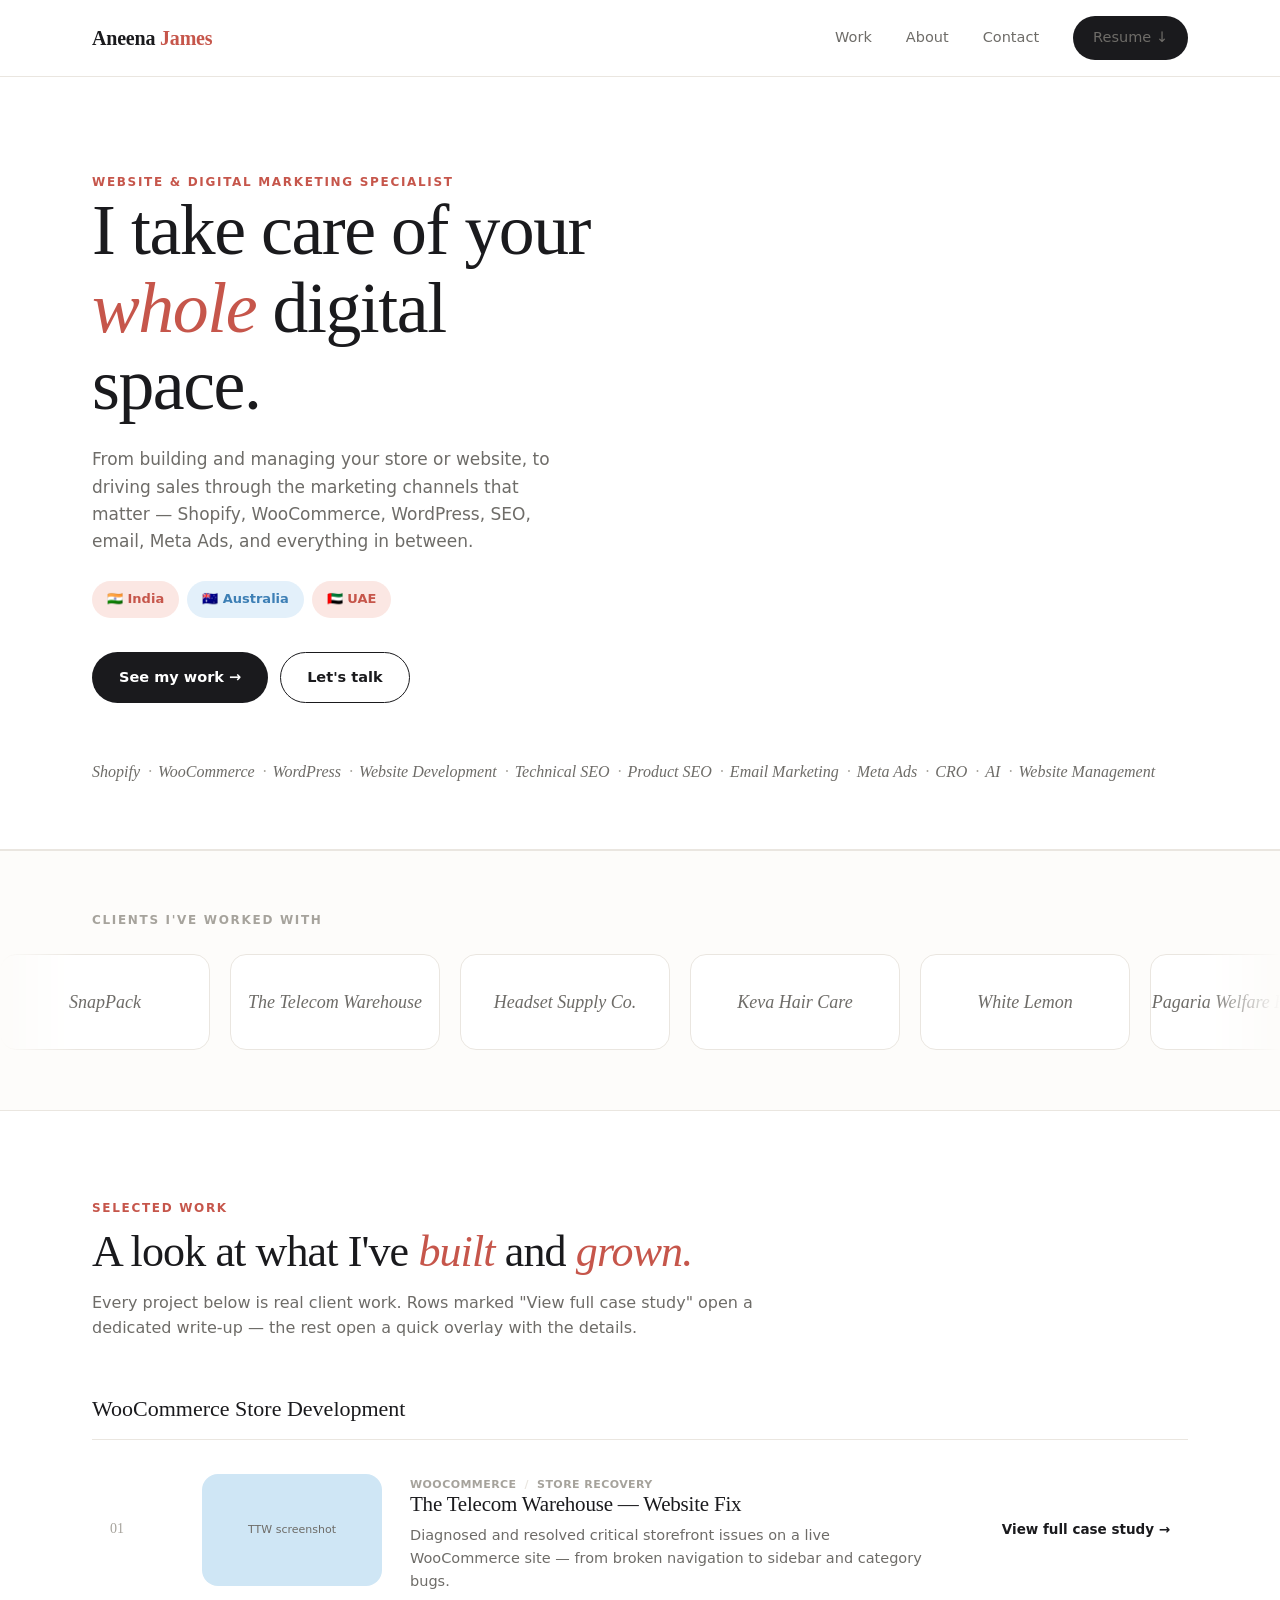
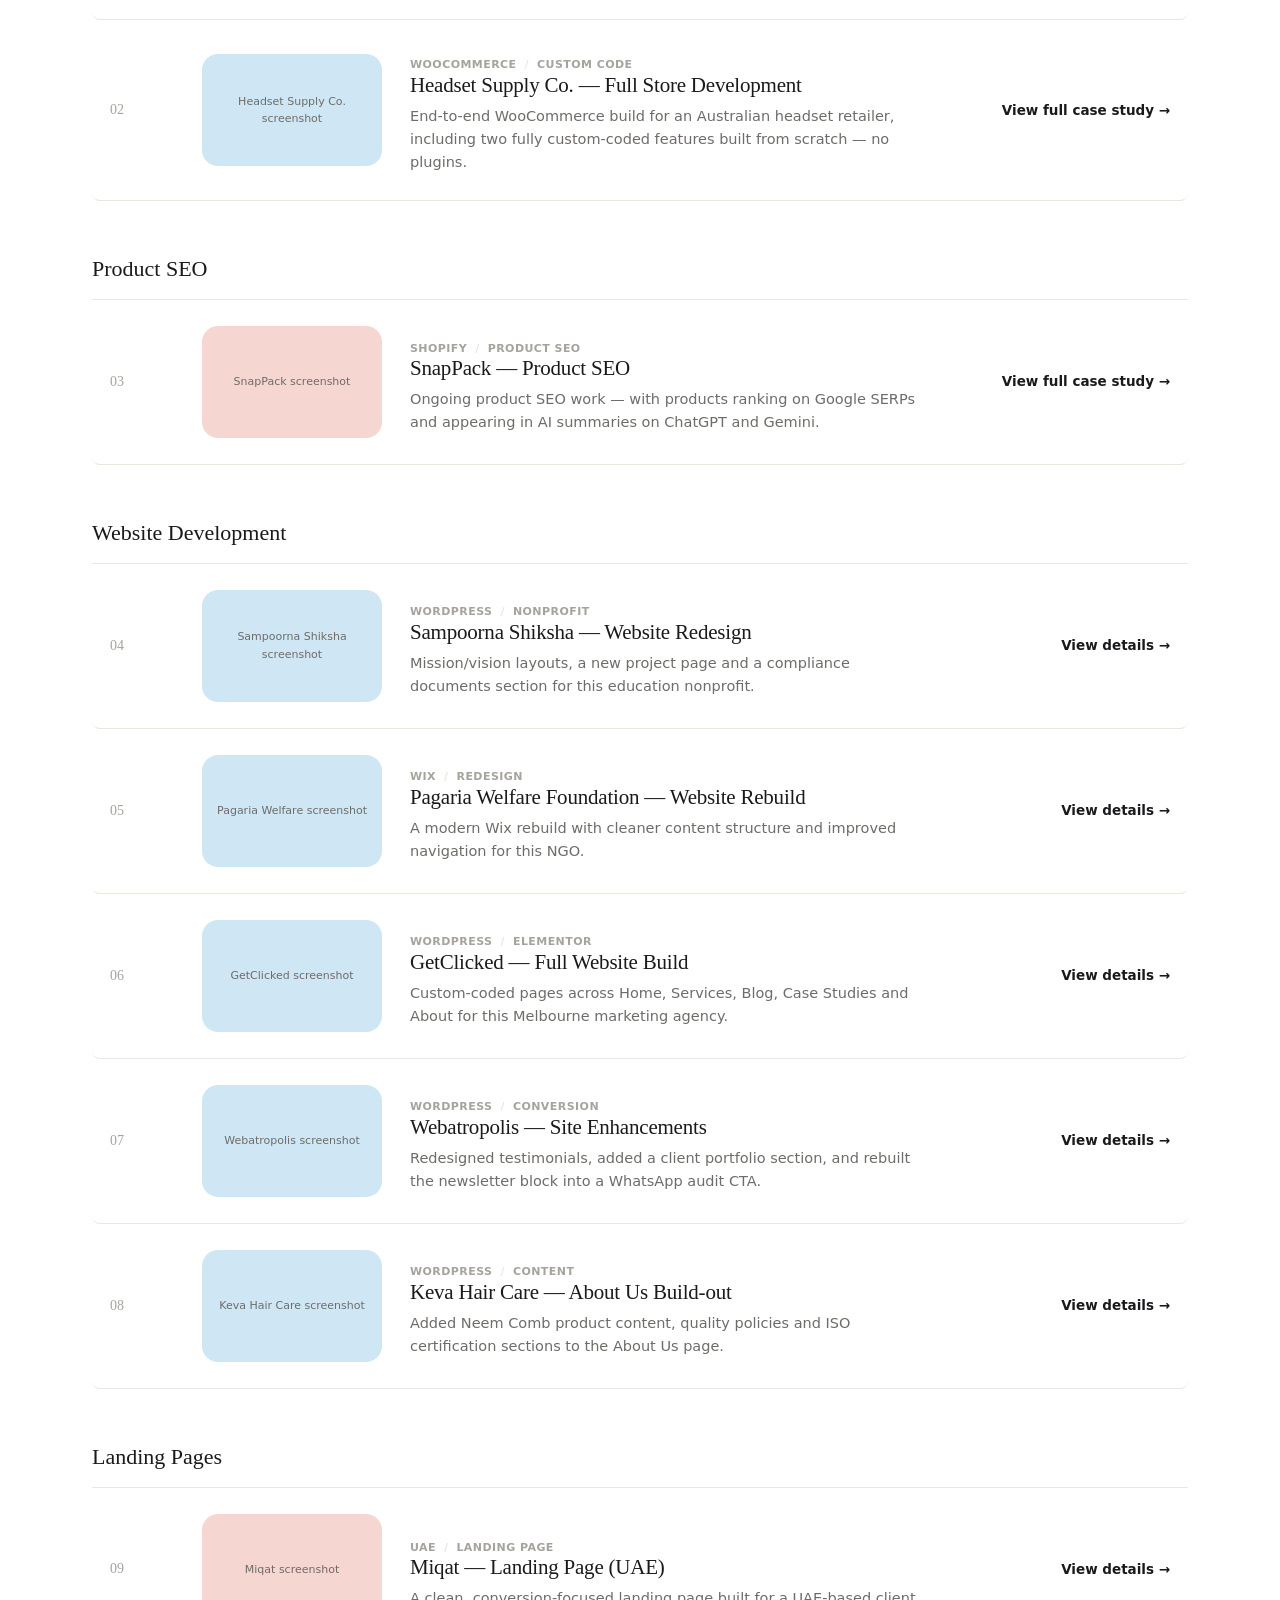
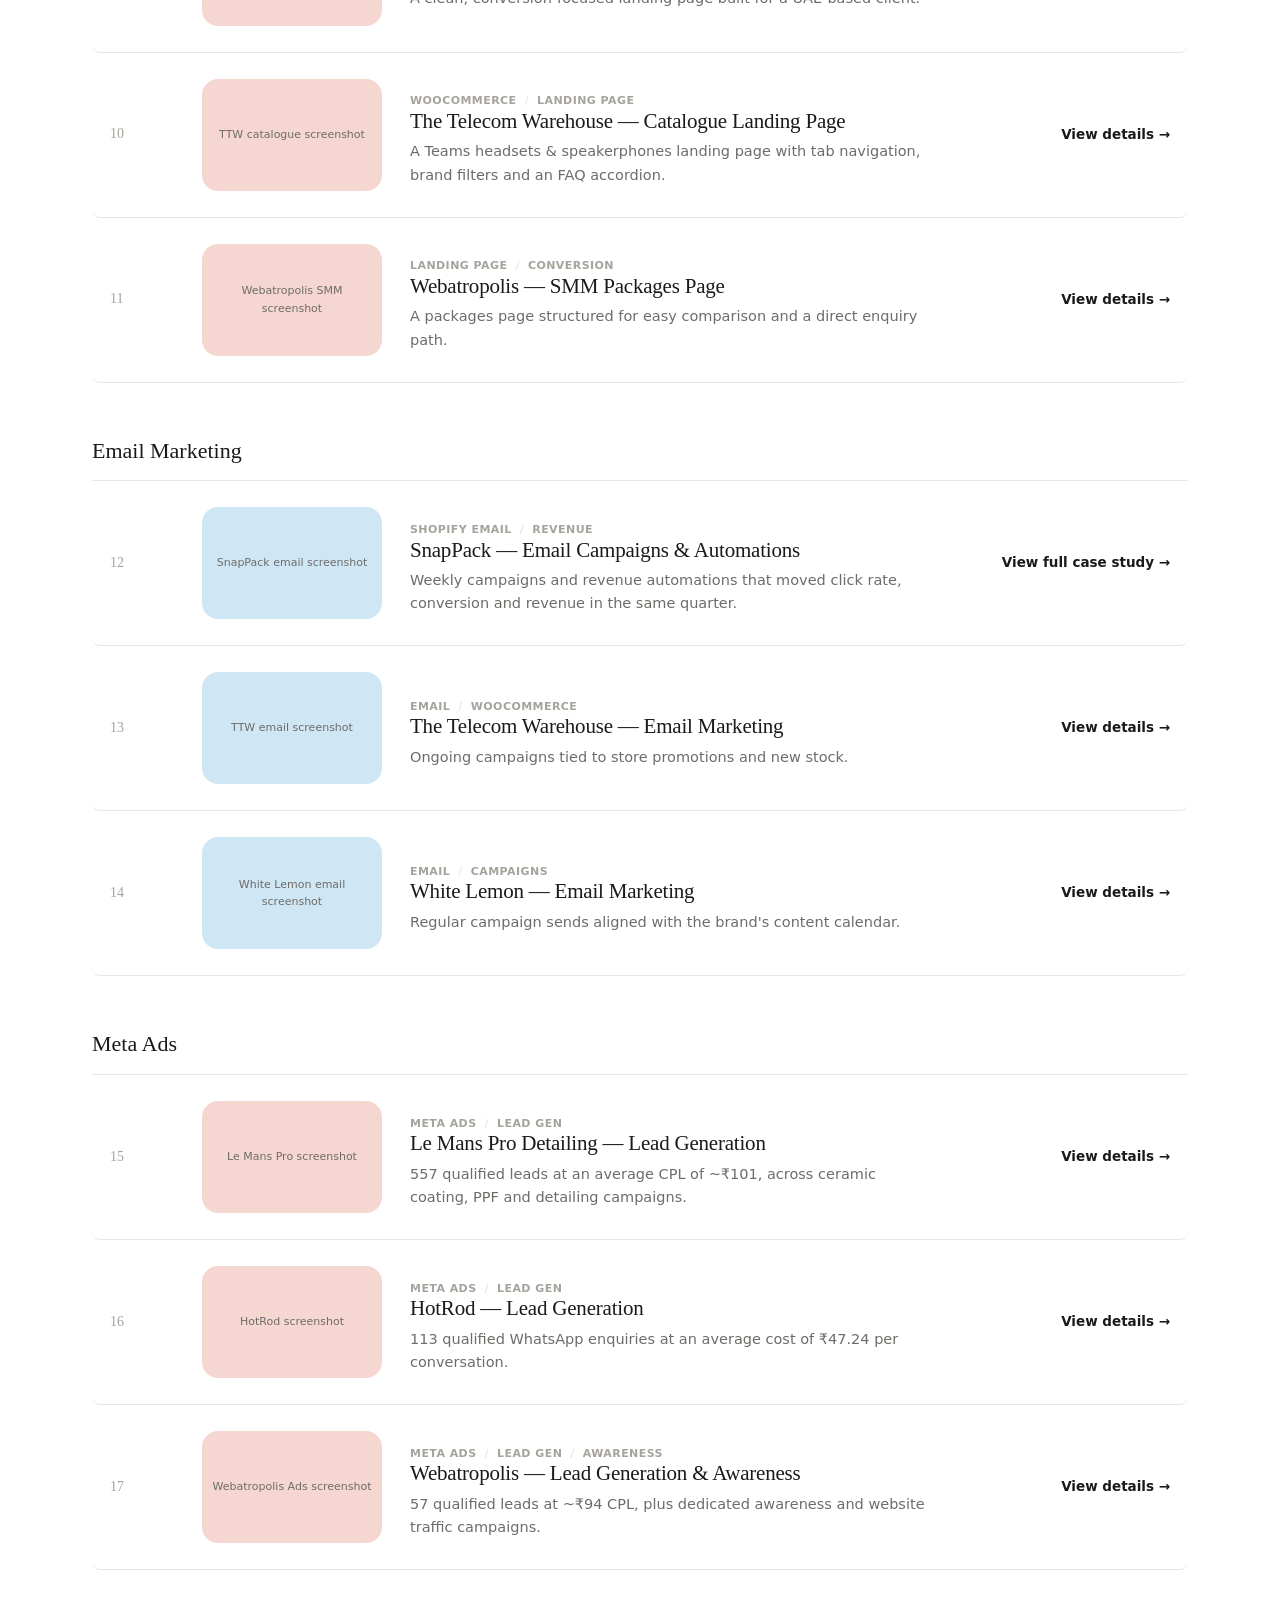
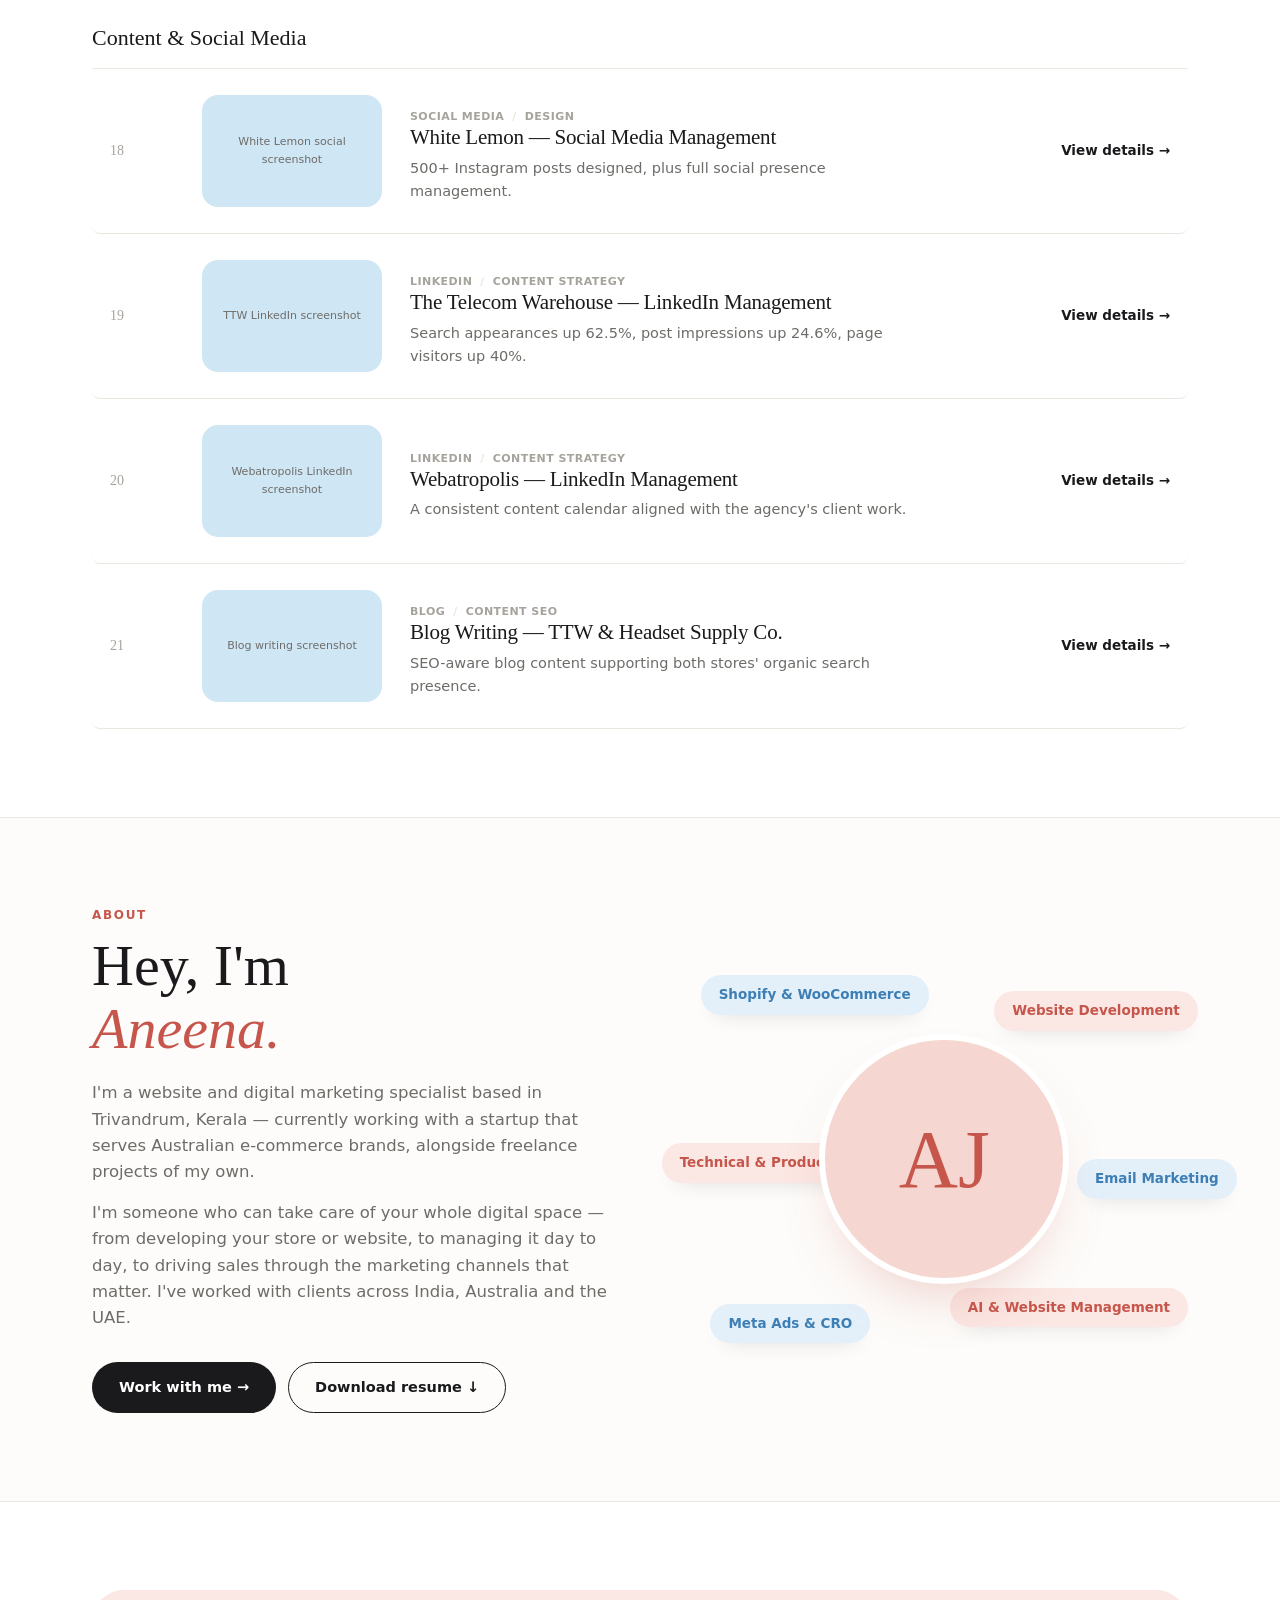
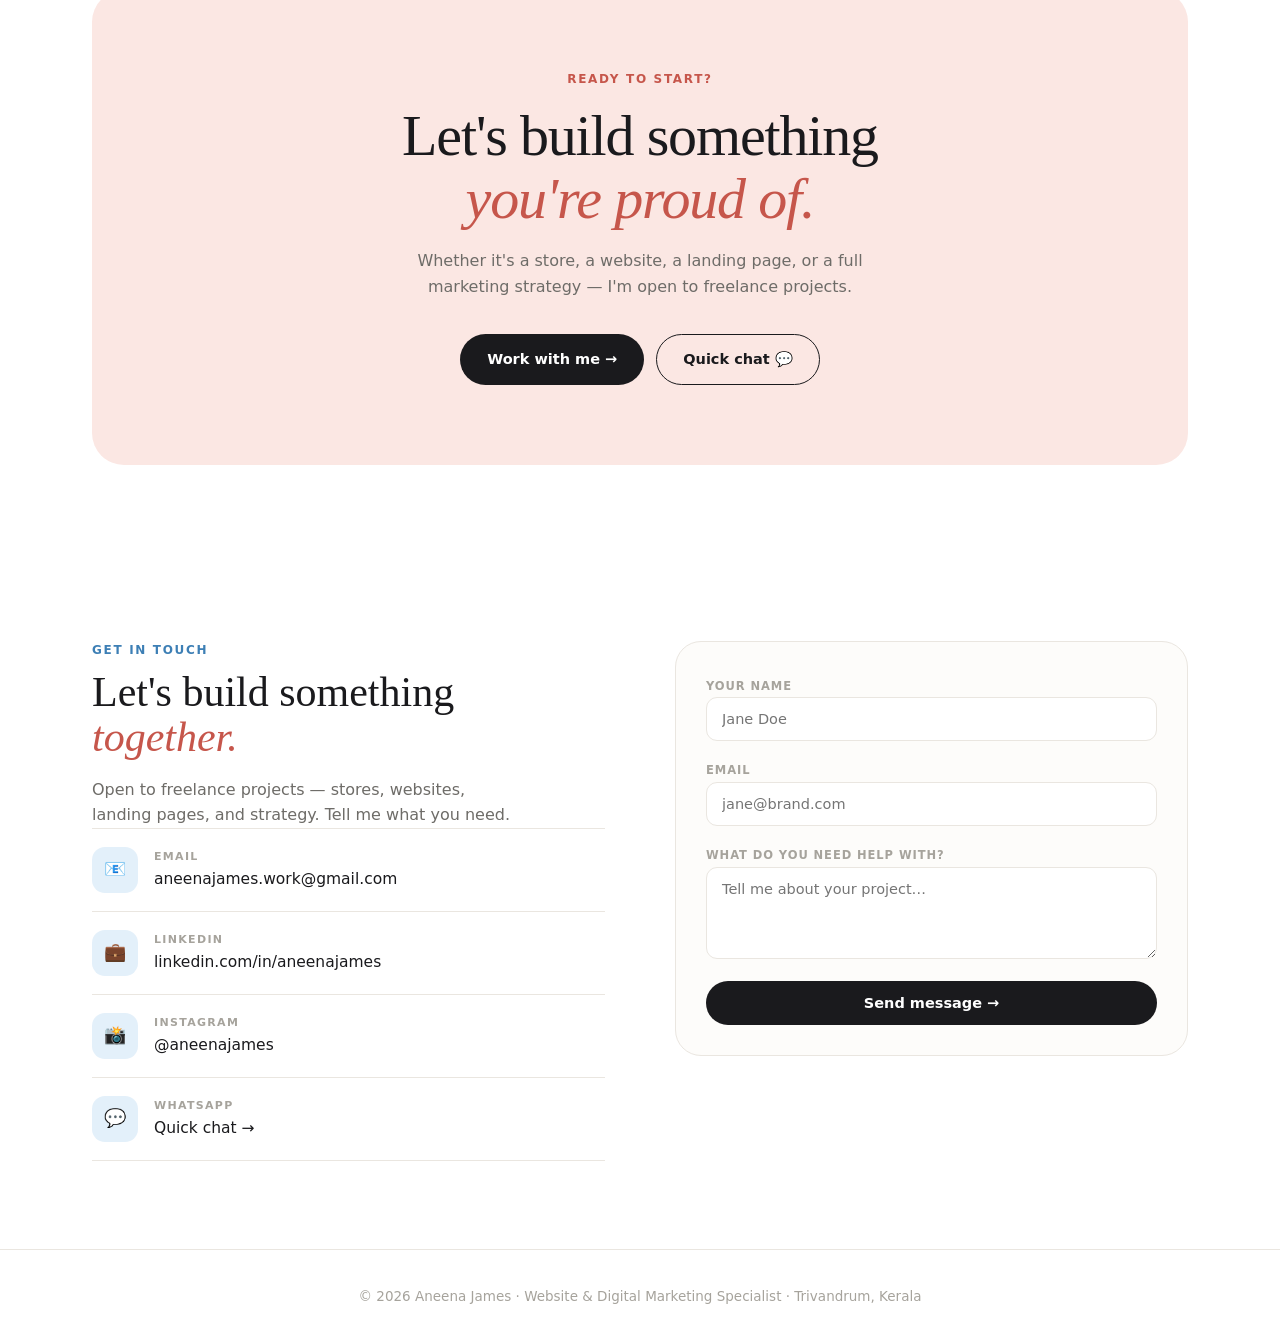
==== commit 9f6427aa: "Update index.html" ====
--- a/index.html
+++ b/index.html
@@ -131,7 +131,7 @@
     <!-- ---- WooCommerce Store Development ---- -->
     <h3 class="reveal" style="font-size:22px;margin:56px 0 18px">WooCommerce Store Development</h3>
     <div class="proj-list">
-      <a href="projects/ttw-store-fix.html" class="proj-row blue reveal">
+      <a href="projects/telecom-warehouse-recovery/" class="proj-row blue reveal">
         <span class="proj-index">01</span>
         <div class="proj-media">TTW screenshot</div>
         <div class="proj-body">
@@ -139,7 +139,6 @@
           <h3>The Telecom Warehouse — Website Fix</h3>
           <p class="proj-desc">Diagnosed and resolved critical storefront issues on a live WooCommerce site — from broken navigation to sidebar and category bugs.</p>
         </div>
-        <a href="https://aneena-james.github.io/projects/telecom-warehouse-recovery/">
         <span class="proj-cta">View full case study →</span>
       </a>
       <a href="projects/headsetsupplyco.html" class="proj-row blue reveal">
